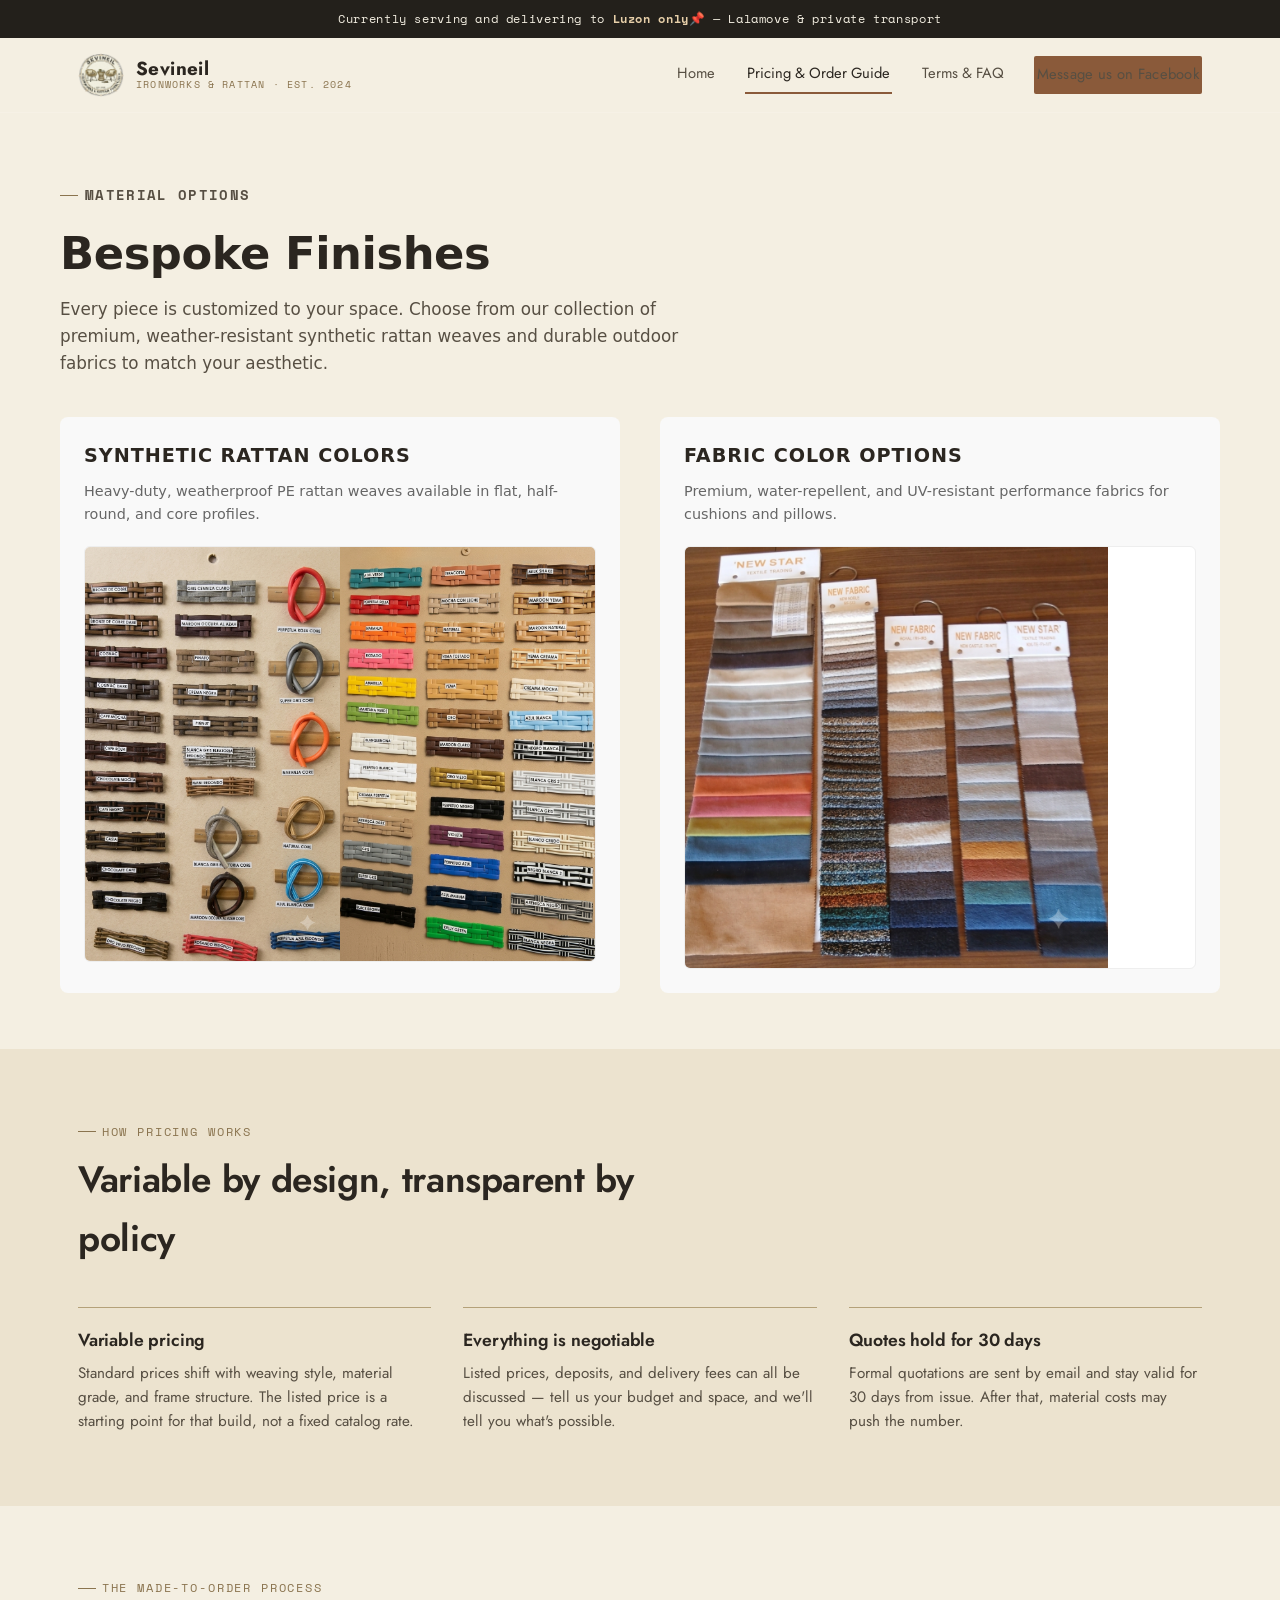
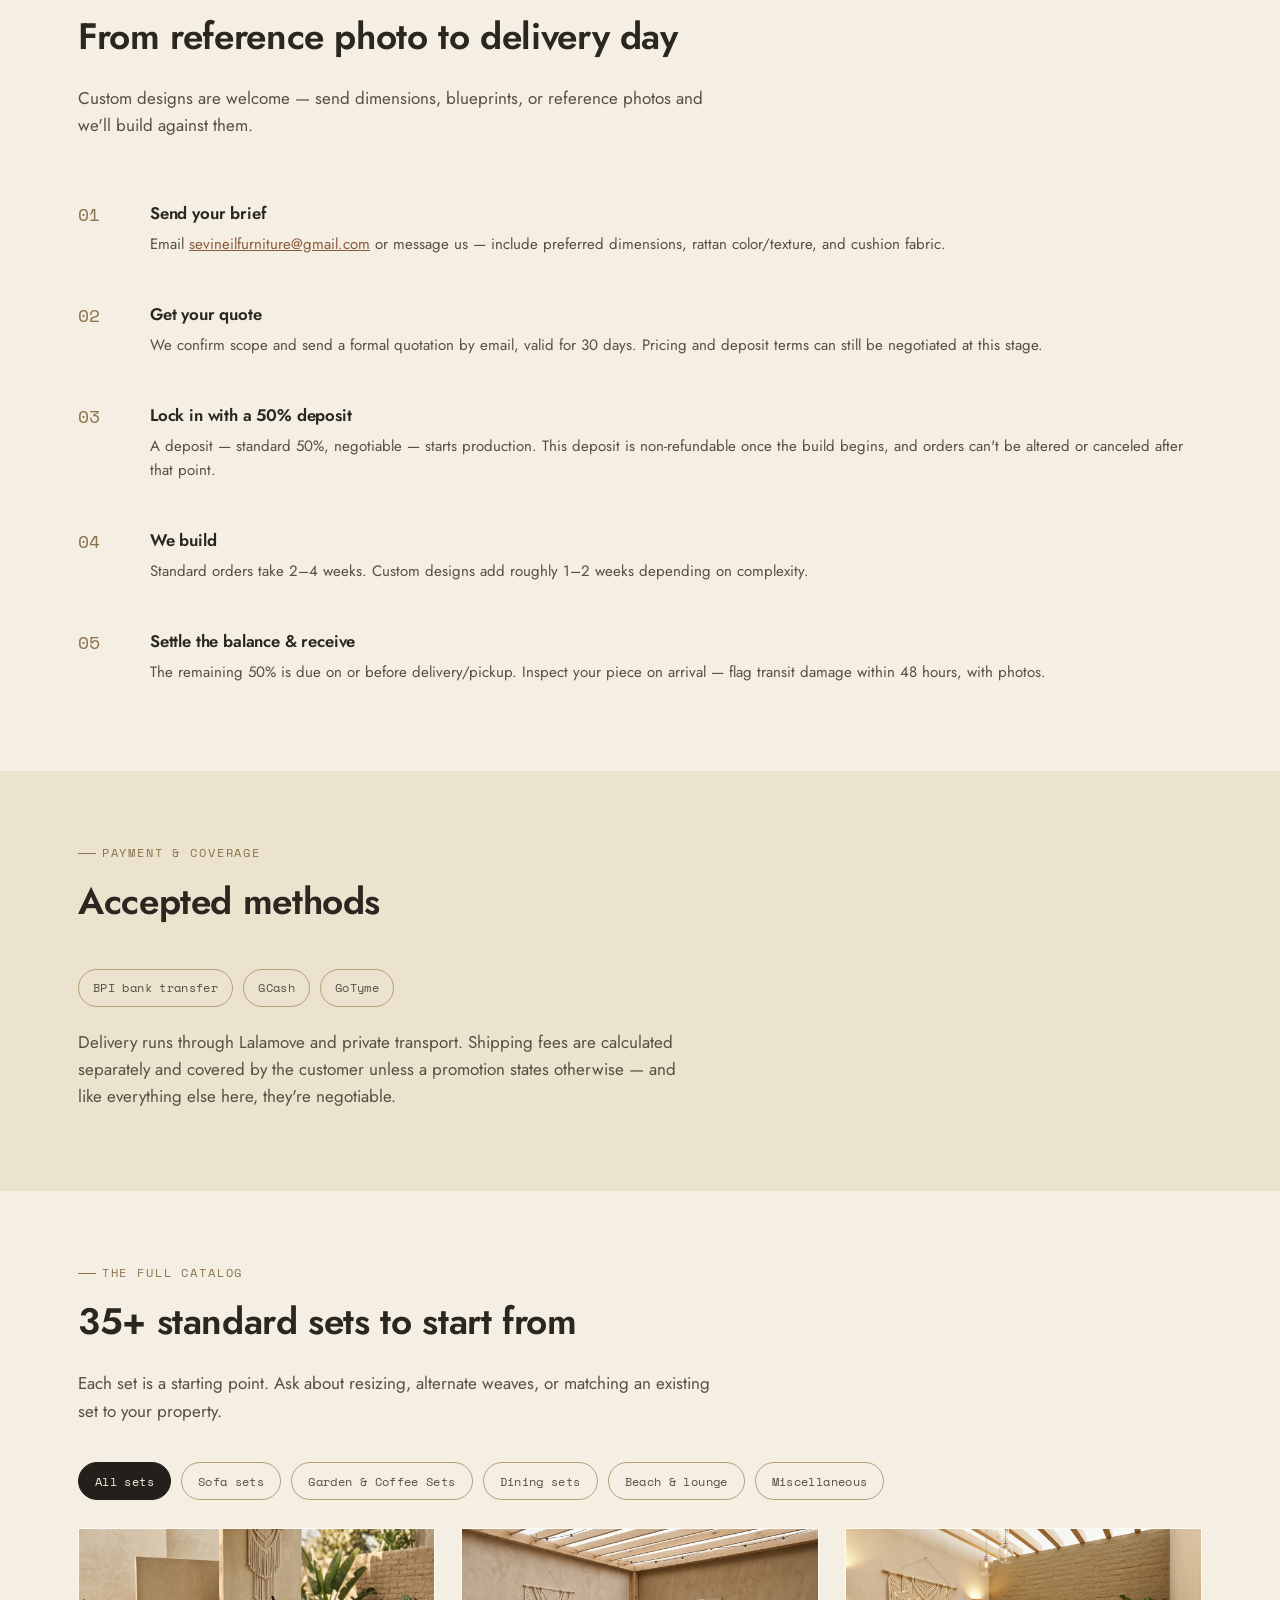
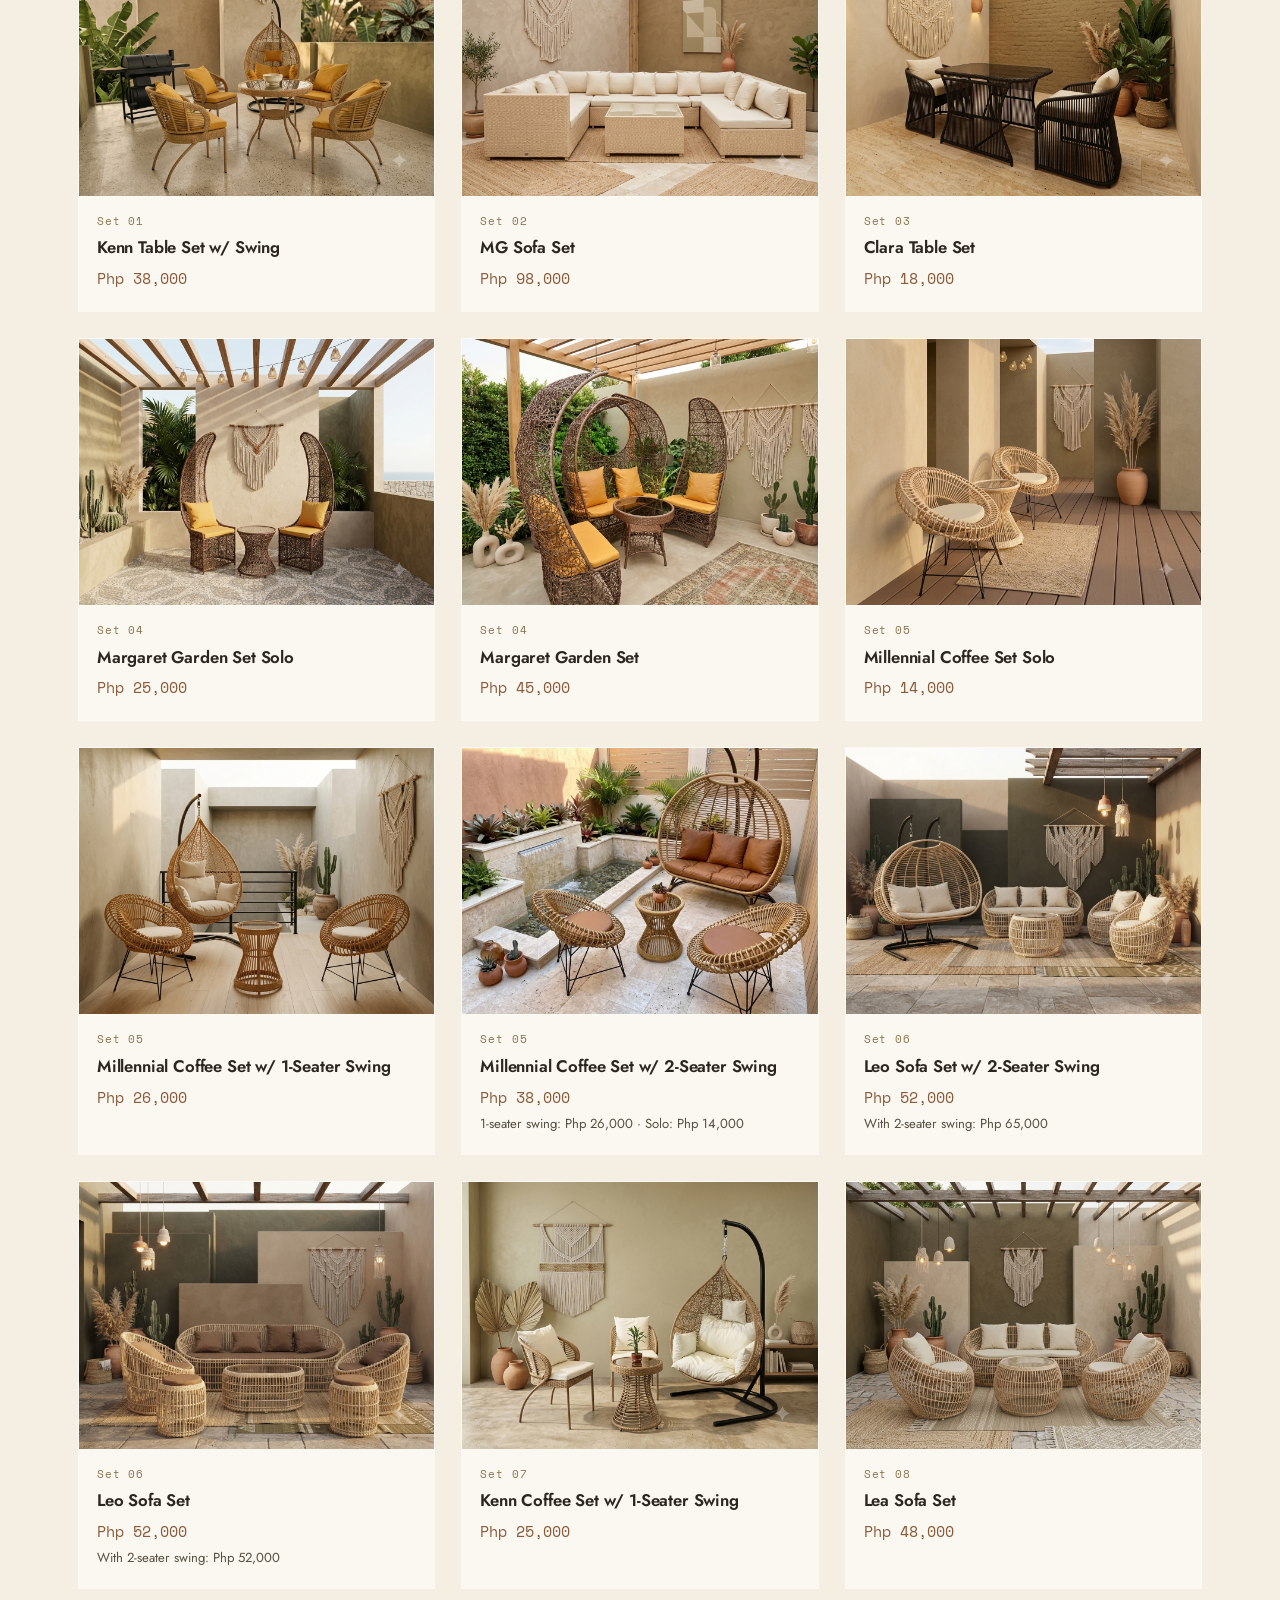
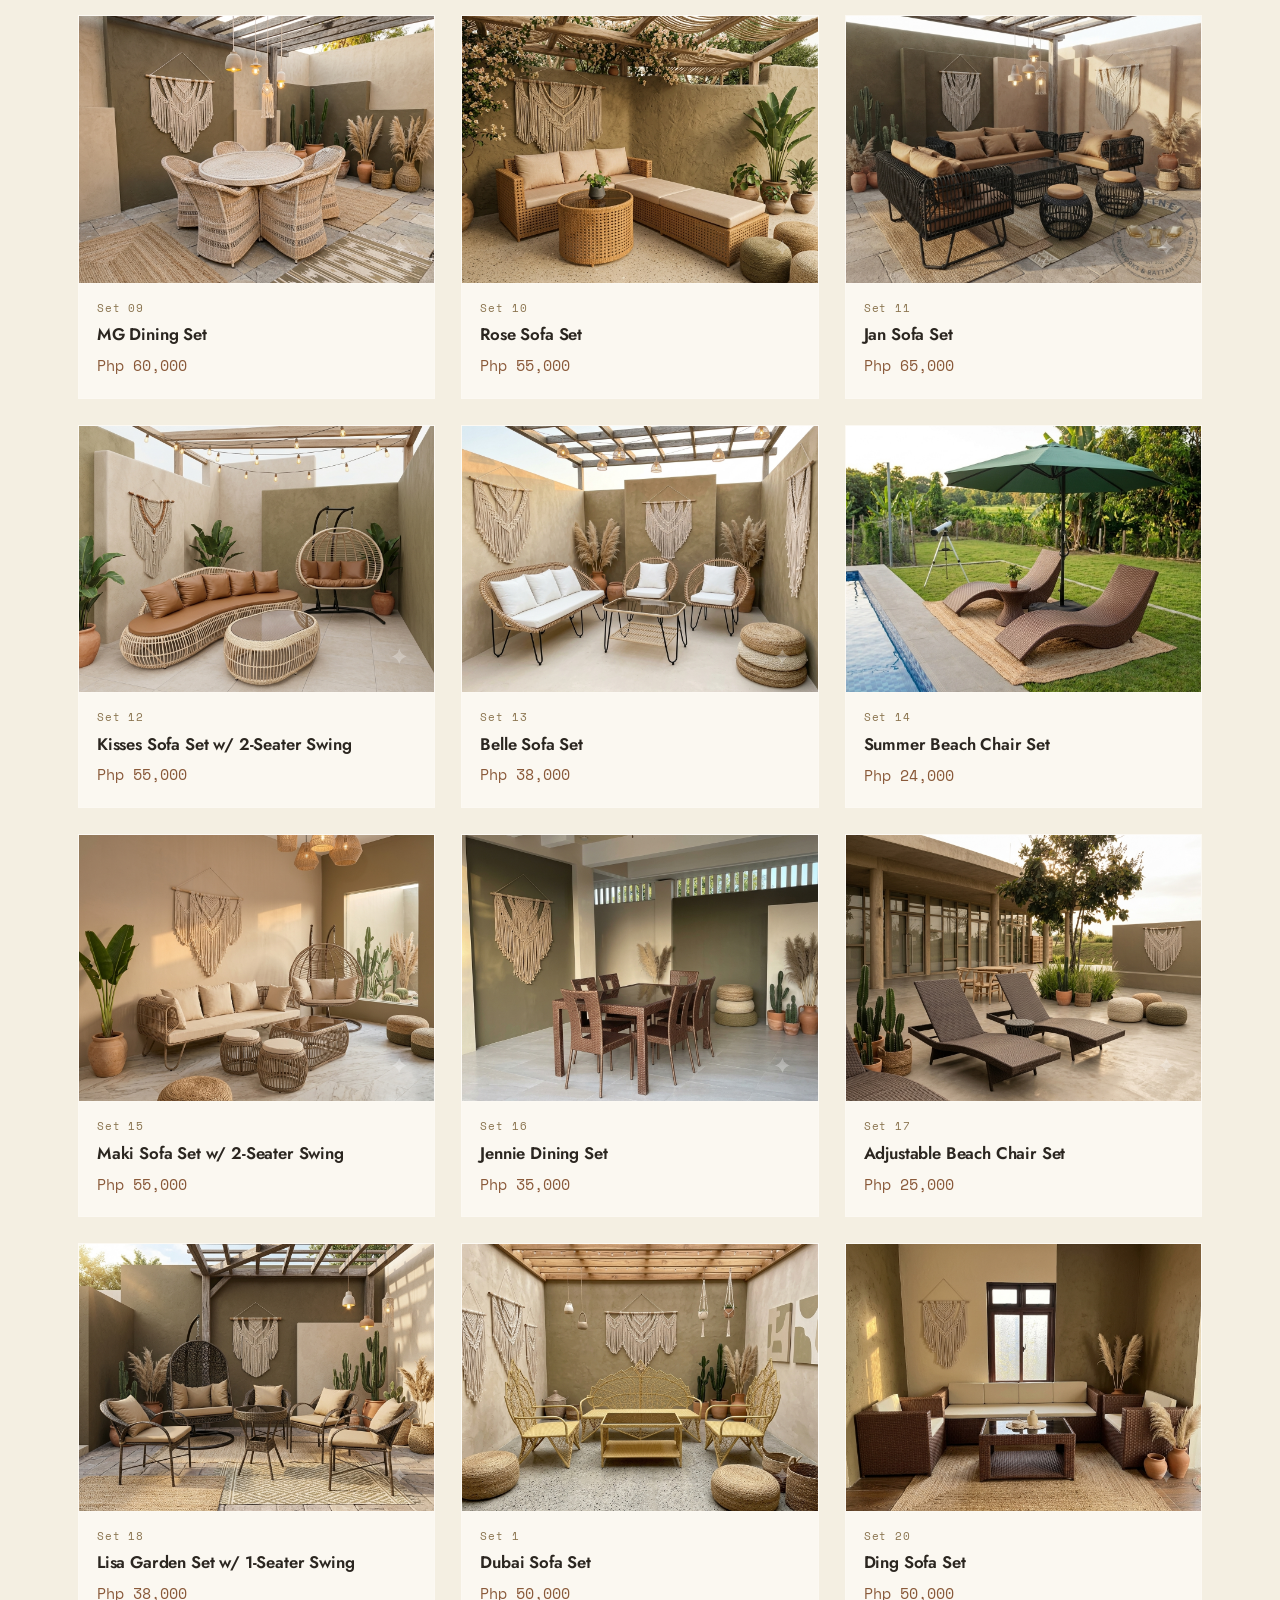
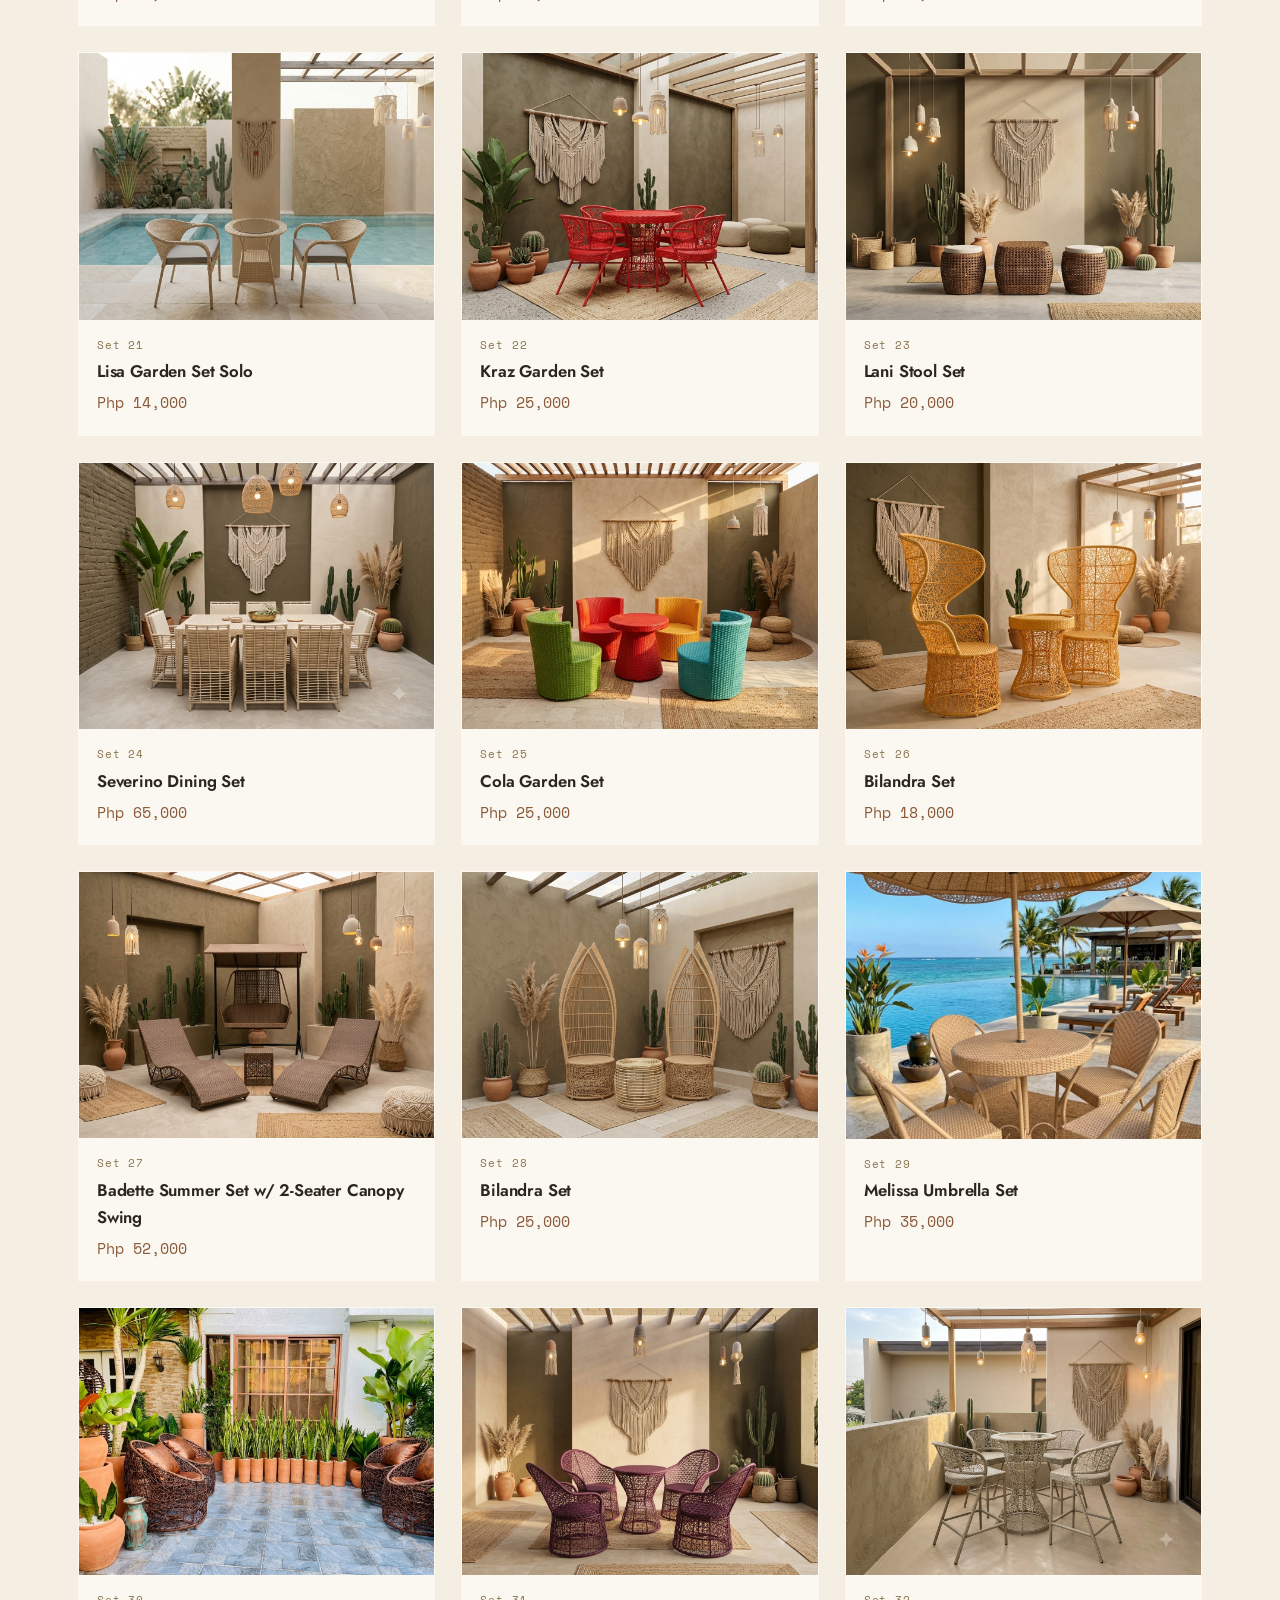
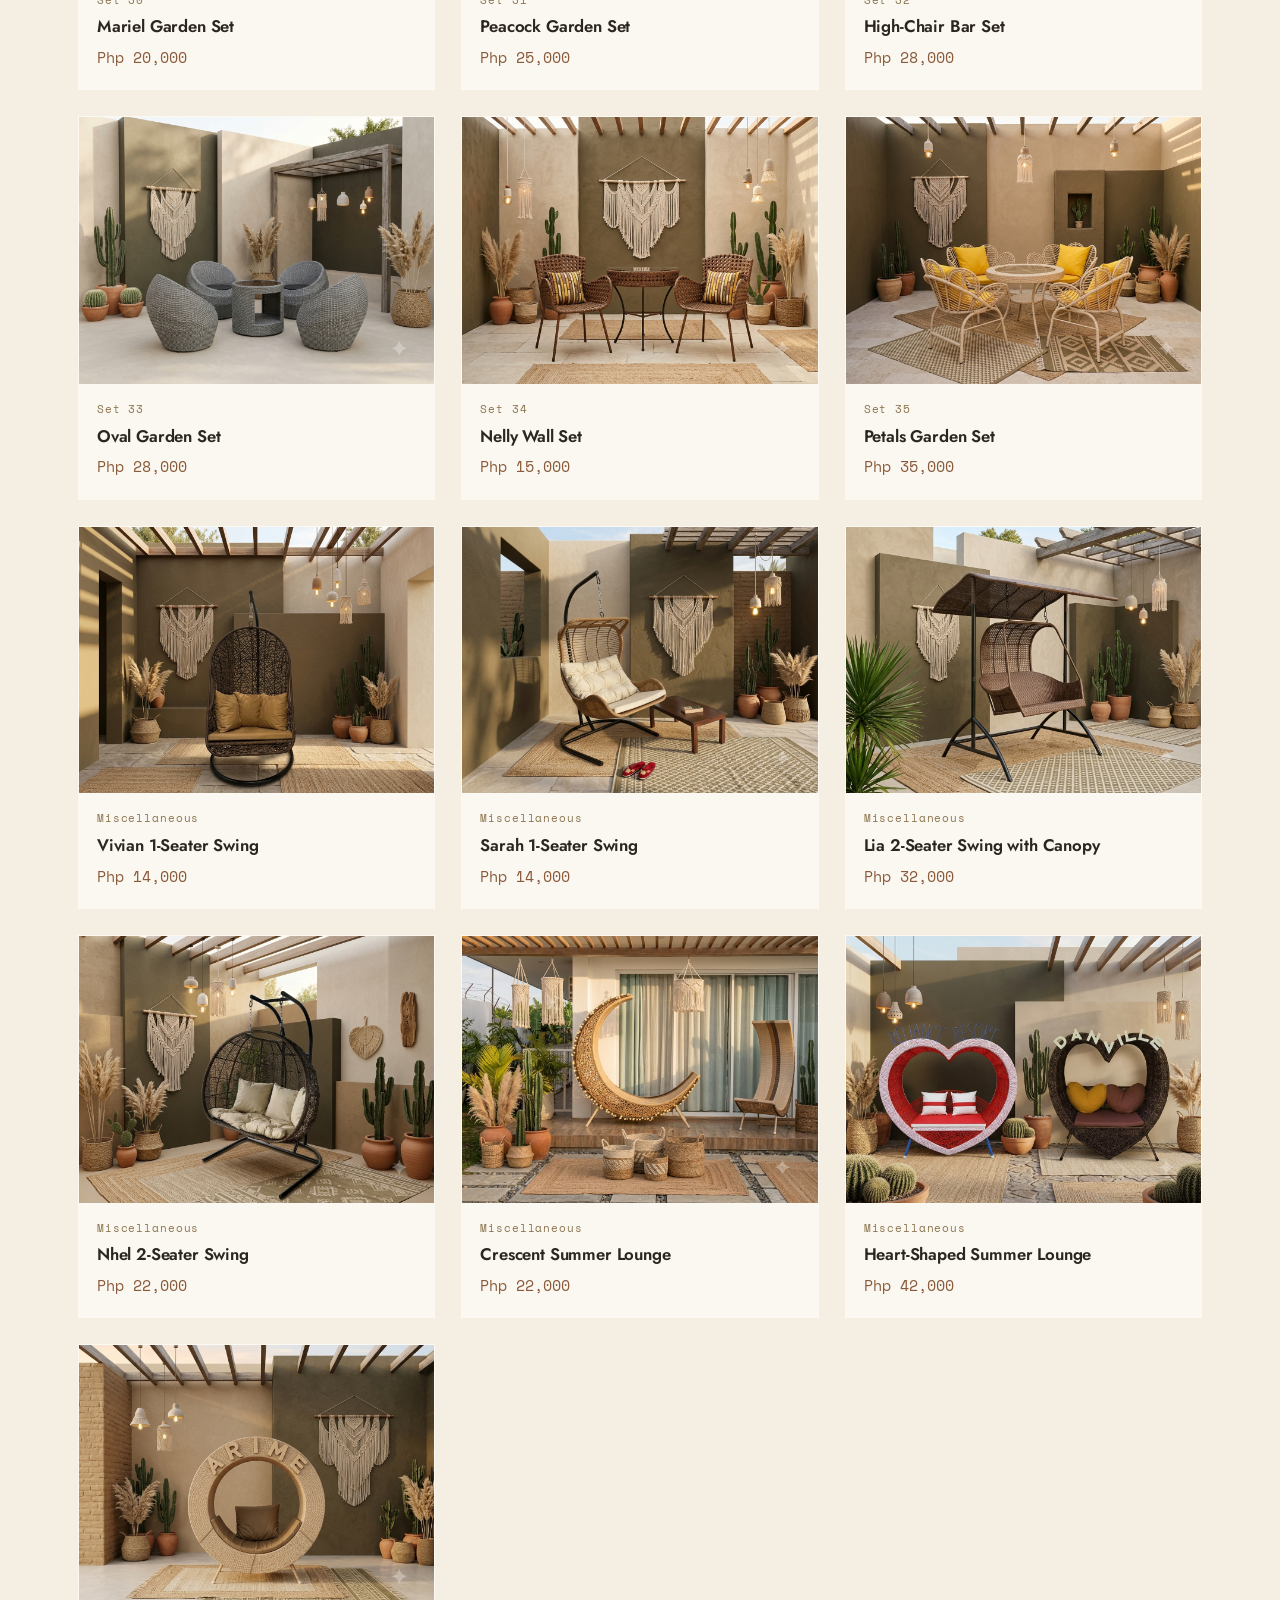
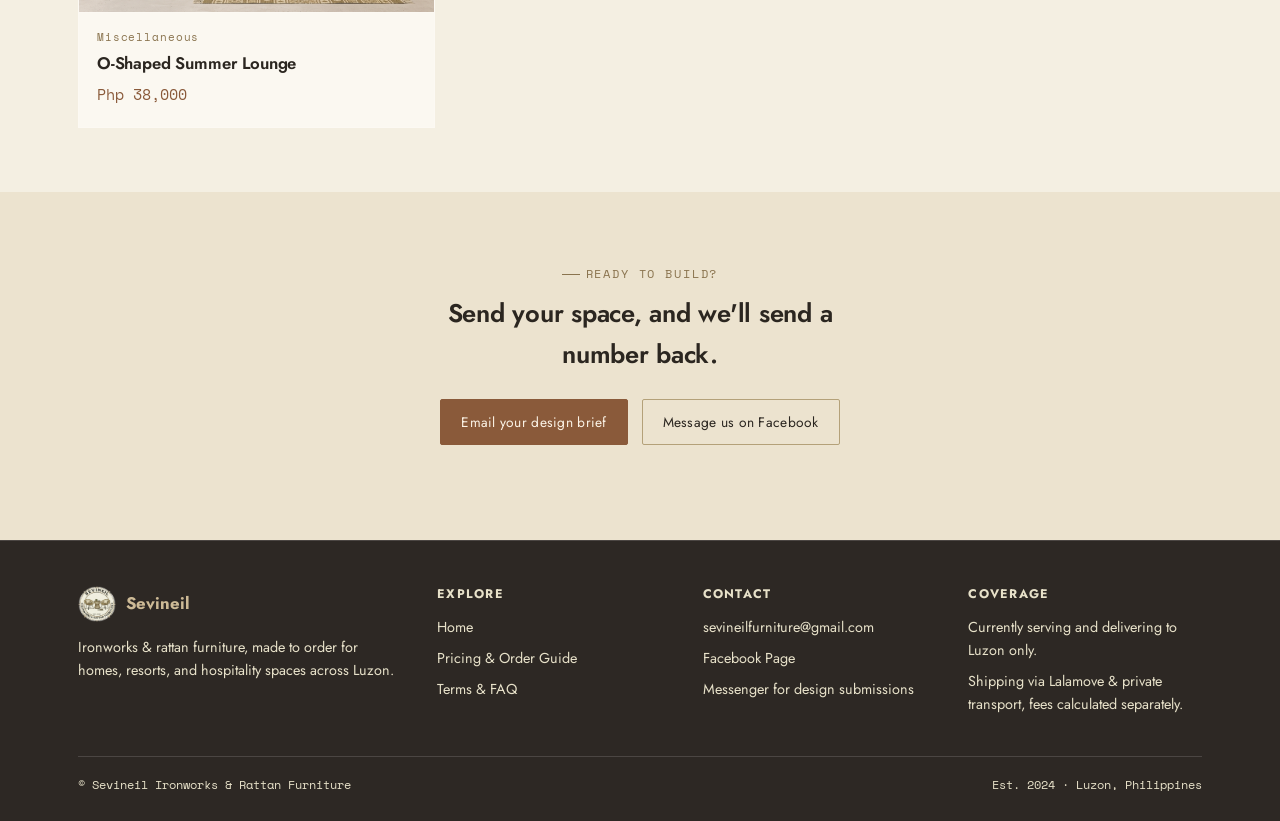
==== Sevineil_Ironworks𓊯_&_Furniture𓊲/pricing.html @ 1f9df258 "Sevineil Ironworks & Rattan Furniture is a Philippines-based custom workshop established in 2024 tha" ====
<!DOCTYPE html>
<html lang="en">
<head>
<meta charset="UTF-8">
<meta name="viewport" content="width=device-width, initial-scale=1.0">
<title>Pricing &amp; Order Guide — Sevineil</title>
<meta name="description" content="How custom pricing works at Sevineil: product tiers, the made-to-order process, payment terms, and the full 19-set catalog.">
<link rel="preconnect" href="https://fonts.googleapis.com">
<link href="https://fonts.googleapis.com/css2?family=Fraunces:ital,opsz,wght@0,9..144,400;0,9..144,600;1,9..144,500&family=Jost:wght@400;500;600&family=Space+Mono:wght@400;700&display=swap" rel="stylesheet">
<link rel="stylesheet" href="styles.css">
<link rel="icon" type="image/png" href="logo.png">
</head>
<body>

<div class="delivery-strip">Currently serving and delivering to <strong>Luzon only📌</strong> — Lalamove &amp; private transport</div>

<header class="site">
  <div class="nav-row">
    <a href="index.html" class="brand">
      <img src="logo.png" alt="Sevineil Ironworks &amp; Rattan Furniture seal logo">
      <span class="brand-text"><strong>Sevineil</strong><span>Ironworks &amp; Rattan · Est. 2024</span></span>
    </a>
    <button class="nav-toggle" aria-label="Toggle menu" aria-expanded="false" id="navToggle"><span></span></button>
    <nav class="primary" id="primaryNav">
      <a href="index.html">Home</a>
      <a href="pricing.html" aria-current="page">Pricing &amp; Order Guide</a>
      <a href="terms.html">Terms &amp; FAQ</a>
      <a href="https://www.facebook.com/profile.php?id=61554791334919" class="btn" target="_blank" rel="noopener">Message us on Facebook</a>
    </nav>
  </div>
</header>

<main>

<section style="padding-bottom:56px; font-family: system-ui, -apple-system, sans-serif;">
  <div class="wrap" style="max-width: 1200px; margin: 0 auto; padding: 0 20px;">
    
    <!-- Header Block -->
    <div style="margin-bottom: 40px;">
      <span class="eyebrow" style="text-transform: uppercase; letter-spacing: 0.1em; font-size: 0.85rem; color: var(--ink-soft, #888); font-weight: 600;">Material Options</span>
      <h1 style="font-size: clamp(2rem, 4vw, 2.8rem); max-width: 20ch; margin: 8px 0 16px 0; line-height: 1.2;">Bespoke Finishes</h1>
      <p class="lede" style="max-width: 62ch; font-size: 1.05rem; color: var(--ink-soft, #555); line-height: 1.6;">
        Every piece is customized to your space. Choose from our collection of premium, weather-resistant synthetic rattan weaves and durable outdoor fabrics to match your aesthetic.
      </p>
    </div>

    <!-- Materials Grid Container -->
    <div style="display: grid; grid-template-columns: repeat(auto-fit, minmax(300px, 1fr)); gap: 40px;">
      
      <!-- Category 1: Synthetic Rattan -->
      <div style="background: #f9f9f9; padding: 24px; border-radius: 8px;">
        <h3 style="font-size: 1.2rem; margin-top: 0; margin-bottom: 8px; text-transform: uppercase; letter-spacing: 0.05em;">Synthetic Rattan Colors</h3>
        <p style="font-size: 0.9rem; color: #666; margin-bottom: 20px;">Heavy-duty, weatherproof PE rattan weaves available in flat, half-round, and core profiles.</p>
        
        <div style="width: 100%; border-radius: 6px; overflow: hidden; border: 1px solid #eee; background: #fff; display: flex;">
    <img src="rattan-swatches1.png" alt="Synthetic Rattan Color Swatches" style="width: 50%; height: auto; display: block; object-fit: cover;" />
    <img src="rattan-swatches2.png" alt="Synthetic Rattan Color Swatches" style="width: 50%; height: auto; display: block; object-fit: cover;" />
  </div>
</div>

      <!-- Category 2: Fabric Options -->
      <div style="background: #f9f9f9; padding: 24px; border-radius: 8px;">
        <h3 style="font-size: 1.2rem; margin-top: 0; margin-bottom: 8px; text-transform: uppercase; letter-spacing: 0.05em;">Fabric Color Options</h3>
        <p style="font-size: 0.9rem; color: #666; margin-bottom: 20px;">Premium, water-repellent, and UV-resistant performance fabrics for cushions and pillows.</p>
        
        <!-- Image Container/Placeholder -->
        <div style="width: 100%; border-radius: 6px; overflow: hidden; border: 1px solid #eee; background: #fff;">
          <!-- Replace 'fabric-swatches.jpg' with your actual image path -->
          <img src="fabric-swatches.png" alt="Fabric Color Options" style="width: 83%; height: auto; display: block; object-fit: cover;" />
        </div>
      </div>

    </div>
    
  </div>
</section>

  <section class="band">
    <div class="wrap">
      <div class="section-head">
        <span class="eyebrow">How pricing works</span>
        <h2>Variable by design, transparent by policy</h2>
      </div>
      <div class="features-grid" style="margin-bottom:8px;">
        <div class="feature">
          <h3>Variable pricing</h3>
          <p>Standard prices shift with weaving style, material grade, and frame structure. The listed price is a starting point for that build, not a fixed catalog rate.</p>
        </div>
        <div class="feature">
          <h3>Everything is negotiable</h3>
          <p>Listed prices, deposits, and delivery fees can all be discussed — tell us your budget and space, and we'll tell you what's possible.</p>
        </div>
        <div class="feature">
          <h3>Quotes hold for 30 days</h3>
          <p>Formal quotations are sent by email and stay valid for 30 days from issue. After that, material costs may push the number.</p>
        </div>
      </div>
    </div>
  </section>

  <section>
    <div class="wrap">
      <div class="section-head">
        <span class="eyebrow">The made-to-order process</span>
        <h2>From reference photo to delivery day</h2>
        <p>Custom designs are welcome — send dimensions, blueprints, or reference photos and we'll build against them.</p>
      </div>
      <ol class="process-list">
        <li>
          <span class="num">01</span>
          <div>
            <h3>Send your brief</h3>
            <p>Email <a href="mailto:sevineilfurniture@gmail.com" style="color:var(--rattan);">sevineilfurniture@gmail.com</a> or message us — include preferred dimensions, rattan color/texture, and cushion fabric.</p>
          </div>
        </li>
        <li>
          <span class="num">02</span>
          <div>
            <h3>Get your quote</h3>
            <p>We confirm scope and send a formal quotation by email, valid for 30 days. Pricing and deposit terms can still be negotiated at this stage.</p>
          </div>
        </li>
        <li>
          <span class="num">03</span>
          <div>
            <h3>Lock in with a 50% deposit</h3>
            <p>A deposit — standard 50%, negotiable — starts production. This deposit is non-refundable once the build begins, and orders can't be altered or canceled after that point.</p>
          </div>
        </li>
        <li>
          <span class="num">04</span>
          <div>
            <h3>We build</h3>
            <p>Standard orders take 2–4 weeks. Custom designs add roughly 1–2 weeks depending on complexity.</p>
          </div>
        </li>
        <li>
          <span class="num">05</span>
          <div>
            <h3>Settle the balance &amp; receive</h3>
            <p>The remaining 50% is due on or before delivery/pickup. Inspect your piece on arrival — flag transit damage within 48 hours, with photos.</p>
          </div>
        </li>
      </ol>
    </div>
  </section>

  <section class="band">
    <div class="wrap">
      <div class="section-head">
        <span class="eyebrow">Payment &amp; coverage</span>
        <h2>Accepted methods</h2>
      </div>
      <div class="chip-row">
        <span class="chip">BPI bank transfer</span>
        <span class="chip">GCash</span>
        <span class="chip">GoTyme</span>
      </div>
      <p style="margin-top:22px; color:var(--ink-soft); max-width:60ch;">Delivery runs through Lalamove and private transport. Shipping fees are calculated separately and covered by the customer unless a promotion states otherwise — and like everything else here, they're negotiable.</p>
    </div>
  </section>

  <section id="catalog">
    <div class="wrap">
      <div class="section-head">
        <span class="eyebrow">The full catalog</span>
        <h2>35+ standard sets to start from</h2>
        <p>Each set is a starting point. Ask about resizing, alternate weaves, or matching an existing set to your property.</p>
      </div>

      <div class="filter-row" id="filterRow">
        <button class="filter-btn active" data-cat="all">All sets</button>
        <button class="filter-btn" data-cat="sofa">Sofa sets</button>
        <button class="filter-btn" data-cat="table">Garden &amp; Coffee Sets</button>
        <button class="filter-btn" data-cat="dining">Dining sets</button>
        <button class="filter-btn" data-cat="beach">Beach &amp; lounge</button>
        <button class="filter-btn" data-cat="miscellaneous">Miscellaneous</button>
      </div>

      <div class="grid-cards" id="catalogGrid">

        <div class="piece-card" data-cat="dining">
          <div class="thumb"><img src="Set 1_ KENN TABLE SET w SWING.png" alt="Kenn Table Set with swing, four rattan chairs with mustard cushions around a round table plus a hanging egg swing"></div>
          <div class="info"><div class="set-no">Set 01</div><h3>Kenn Table Set w/ Swing</h3><div class="price">Php 38,000</div></div>
        </div>

        <div class="piece-card" data-cat="sofa">
          <div class="thumb"><img src="Set 2_ MG SOFA SET.png" alt="MG Sofa Set, cream U-shaped rattan sectional sofa with matching coffee table"></div>
          <div class="info"><div class="set-no">Set 02</div><h3>MG Sofa Set</h3><div class="price">Php 98,000</div></div>
        </div>

        <div class="piece-card" data-cat="dining">
          <div class="thumb"><img src="Set 3_ CLARA TABLE SET.png" alt="Clara Table Set, black woven rattan dining table with two chairs, dark tabletop"></div>
          <div class="info"><div class="set-no">Set 03</div><h3>Clara Table Set</h3><div class="price">Php 18,000</div></div>
        </div>

        <div class="piece-card" data-cat="table">
          <div class="thumb"><img src="Set 4_ MARGARET GARDEN SET SOLO.png" alt="Clara Table Set, black woven rattan dining table with two chairs, dark tabletop"></div>
          <div class="info"><div class="set-no">Set 04</div><h3>Margaret Garden Set Solo</h3><div class="price">Php 25,000</div></div>
        </div>

        <div class="piece-card" data-cat="table">
          <div class="thumb"><img src="Set 4_ MARGARET GARDEN SET.png" alt="Clara Table Set, black woven rattan dining table with two chairs, dark tabletop"></div>
          <div class="info"><div class="set-no">Set 04</div><h3>Margaret Garden Set</h3><div class="price">Php 45,000</div></div>
        </div>


        <div class="piece-card" data-cat="table">
          <div class="thumb"><img src="Set 5_ MILLENNIAL COFFEE SET SOLO.png" alt="Millennial Coffee Set with a hanging egg swing, round chairs, and side table"></div>
          <div class="info"><div class="set-no">Set 05</div><h3>Millennial Coffee Set Solo</h3><div class="price">Php 14,000</div></div>
        </div>

        <div class="piece-card" data-cat="table">
          <div class="thumb"><img src="Set 5_ MILLENNIAL COFFEE SET w 1-SEATER SWING.png" alt="Millennial Coffee Set with a hanging egg swing, round chairs, and side table"></div>
          <div class="info"><div class="set-no">Set 05</div><h3>Millennial Coffee Set w/ 1-Seater Swing</h3><div class="price">Php 26,000</div></div>
        </div>

        <div class="piece-card" data-cat="table">
          <div class="thumb"><img src="Set 5_ MILLENNIAL COFFEE SET w 2-SEATER SWING.png" alt="Millennial Coffee Set with a hanging egg swing, round chairs, and side table"></div>
          <div class="info"><div class="set-no">Set 05</div><h3>Millennial Coffee Set w/ 2-Seater Swing</h3><div class="price">Php 38,000</div><div class="note">1-seater swing: Php 26,000 · Solo: Php 14,000</div></div>
        </div>

        <div class="piece-card" data-cat="sofa">
          <div class="thumb"><img src="Set 6_ LEO SOFA SET w 2-SEATER SWING.png" alt="Leo Sofa Set, rounded woven rattan sofa, two armchairs, ottomans and coffee table with brown cushions"></div>
          <div class="info"><div class="set-no">Set 06</div><h3>Leo Sofa Set w/ 2-Seater Swing</h3><div class="price">Php 52,000</div><div class="note">With 2-seater swing: Php 65,000</div></div>
        </div>

        <div class="piece-card" data-cat="sofa">
          <div class="thumb"><img src="Set 6_ LEO SOFA SET_ Php 52,000.png" alt="Leo Sofa Set, rounded woven rattan sofa, two armchairs, ottomans and coffee table with brown cushions"></div>
          <div class="info"><div class="set-no">Set 06</div><h3>Leo Sofa Set</h3><div class="price">Php 52,000</div><div class="note">With 2-seater swing: Php 52,000</div></div>
        </div>

        <div class="piece-card" data-cat="table">
          <div class="thumb"><img src="Set 7_ KENN COFFEE SET w 1-SEATER SWING.png" alt="Kenn Coffee Set with 1-seater hanging swing and a rattan armchair with cream cushions"></div>
          <div class="info"><div class="set-no">Set 07</div><h3>Kenn Coffee Set w/ 1-Seater Swing</h3><div class="price">Php 25,000</div></div>
        </div>

        <div class="piece-card" data-cat="sofa">
          <div class="thumb"><img src="Set 8_ LEA SOFA SET.png" alt="Lea Sofa Set, rounded cocoon-style rattan sofa and armchairs with cream cushions"></div>
          <div class="info"><div class="set-no">Set 08</div><h3>Lea Sofa Set</h3><div class="price">Php 48,000</div></div>
        </div>

        <div class="piece-card" data-cat="dining">
          <div class="thumb"><img src="Set 9_ MG DINING SET.png" alt="MG Dining Set, round table with four woven rattan dining chairs"></div>
          <div class="info"><div class="set-no">Set 09</div><h3>MG Dining Set</h3><div class="price">Php 60,000</div></div>
        </div>

        <div class="piece-card" data-cat="sofa">
          <div class="thumb"><img src="Set 10_ ROSE SOFA SET.png" alt="Rose Sofa Set, tan woven sofa with chaise and round coffee table on a covered patio"></div>
          <div class="info"><div class="set-no">Set 10</div><h3>Rose Sofa Set</h3><div class="price">Php 55,000</div></div>
        </div>

        <div class="piece-card" data-cat="sofa">
          <div class="thumb"><img src="Set 11_ JAN SOFA SET.png" alt="Jan Sofa Set, black woven sofas and armchairs with tan cushions and glass-top coffee table"></div>
          <div class="info"><div class="set-no">Set 11</div><h3>Jan Sofa Set</h3><div class="price">Php 65,000</div></div>
        </div>

        <div class="piece-card" data-cat="sofa">
          <div class="thumb"><img src="Set 12_ KISSES SOFA SET w 2-SEATER SWING.png" alt="Kisses Sofa Set with 2-seater swing, curved tan rattan sofa and hanging swing chair"></div>
          <div class="info"><div class="set-no">Set 12</div><h3>Kisses Sofa Set w/ 2-Seater Swing</h3><div class="price">Php 55,000</div></div>
        </div>

        <div class="piece-card" data-cat="sofa">
          <div class="thumb"><img src="Set 13_ BELLE SOFA SET.png" alt="Belle Sofa Set, tan rattan three-seater sofa with two armchairs and glass coffee table"></div>
          <div class="info"><div class="set-no">Set 13</div><h3>Belle Sofa Set</h3><div class="price">Php 38,000</div></div>
        </div>

        <div class="piece-card" data-cat="beach">
          <div class="thumb"><img src="Set 14_ SUMMER BEACH CHAIR SETSet 14_ SUMMER BEACH CHAIR SET.png" alt="Summer Beach Chair Set, two rattan poolside loungers with a round table and umbrella"></div>
          <div class="info"><div class="set-no">Set 14</div><h3>Summer Beach Chair Set</h3><div class="price">Php 24,000</div></div>
        </div>

        <div class="piece-card" data-cat="sofa">
          <div class="thumb"><img src="Set 15_ MAKI SOFA SET w 2-SEATER SWING_.png" alt="Maki Sofa Set with 2-seater swing, long bench sofa, hanging swing, and two stools"></div>
          <div class="info"><div class="set-no">Set 15</div><h3>Maki Sofa Set w/ 2-Seater Swing</h3><div class="price">Php 55,000</div></div>
        </div>

        <div class="piece-card" data-cat="dining">
          <div class="thumb"><img src="Set 16_ JENNIE DINING SET.png" alt="Jennie Dining Set, long rattan dining table with eight woven chairs"></div>
          <div class="info"><div class="set-no">Set 16</div><h3>Jennie Dining Set</h3><div class="price">Php 35,000</div></div>
        </div>

        <div class="piece-card" data-cat="beach">
          <div class="thumb"><img src="Set 17_ ADJUSTABLE BEACH.png" alt="Adjustable Beach Chair Set, three reclining rattan loungers with a side table"></div>
          <div class="info"><div class="set-no">Set 17</div><h3>Adjustable Beach Chair Set</h3><div class="price">Php 25,000</div></div>
        </div>

        <div class="piece-card" data-cat="sofa">
          <div class="thumb"><img src="Set 18_ LISA GARDEN SET w 1-SEATER SWING.png" alt="Lisa Garden Set w/ 1-Seater Swing, gold ironwork sofa and armchairs with a leaf-motif frame and marble-look table"></div>
          <div class="info"><div class="set-no">Set 18</div><h3>Lisa Garden Set w/ 1-Seater Swing</h3><div class="price">Php 38,000</div></div>
        </div>

        <div class="piece-card" data-cat="sofa">
          <div class="thumb"><img src="Set 19_ DUBAI SOFA SET.png" alt="Dubai Sofa Set, gold ironwork sofa and armchairs with a leaf-motif frame and marble-look table"></div>
          <div class="info"><div class="set-no">Set 1</div><h3>Dubai Sofa Set</h3><div class="price">Php 50,000</div></div>
        </div>
        
        <div class="piece-card" data-cat="sofa">
          <div class="thumb"><img src="Set 20_ DING SOFA SET.png" alt="Kenn Table Set with swing, four rattan chairs with mustard cushions around a round table plus a hanging egg swing"></div>
          <div class="info"><div class="set-no">Set 20</div><h3>Ding Sofa Set</h3><div class="price">Php 50,000</div></div>
        </div>

        <div class="piece-card" data-cat="table">
          <div class="thumb"><img src="Set 21_ LISA GARDEN SET SOLO.png" alt="Kenn Table Set with swing, four rattan chairs with mustard cushions around a round table plus a hanging egg swing"></div>
          <div class="info"><div class="set-no">Set 21</div><h3>Lisa Garden Set Solo</h3><div class="price">Php 14,000</div></div>
        </div>

        <div class="piece-card" data-cat="table">
          <div class="thumb"><img src="Set 22_ KRAZ GARDEN SET.png" alt="Kenn Table Set with swing, four rattan chairs with mustard cushions around a round table plus a hanging egg swing"></div>
          <div class="info"><div class="set-no">Set 22</div><h3>Kraz Garden Set</h3><div class="price">Php 25,000</div></div>
        </div>

        <div class="piece-card" data-cat="table">
          <div class="thumb"><img src="SET 23_ LANI STOOL SET.png" alt="Kenn Table Set with swing, four rattan chairs with mustard cushions around a round table plus a hanging egg swing"></div>
          <div class="info"><div class="set-no">Set 23</div><h3>Lani Stool Set</h3><div class="price">Php 20,000</div></div>
        </div>

        <div class="piece-card" data-cat="dining">
          <div class="thumb"><img src="Set 24_ SEVERINO DINING SET.png" alt="Severino Dining Set, gold ironwork dining table and chairs with a leaf-motif frame"></div>
          <div class="info"><div class="set-no">Set 24</div><h3>Severino Dining Set</h3><div class="price">Php 65,000</div></div>
        </div>

        <div class="piece-card" data-cat="table">
          <div class="thumb"><img src="Set 25_ COLA GARDEN SET.png" alt="Cola Garden Set, gold ironwork garden set with a leaf-motif frame"></div>
          <div class="info"><div class="set-no">Set 25</div><h3>Cola Garden Set</h3><div class="price">Php 25,000</div></div>
        </div>

        <div class="piece-card" data-cat="table">
          <div class="thumb"><img src="Set 26_ BILANDRA SET.png" alt="Bilandra Set, gold ironwork table and chairs with a leaf-motif frame"></div>
          <div class="info"><div class="set-no">Set 26</div><h3>Bilandra Set</h3><div class="price">Php 18,000</div></div>
        </div>

        <div class="piece-card" data-cat="beach">
          <div class="thumb"><img src="Set 27_ BADETTE SUMMER SET w 2-SEATER CANOPY SWING.png" alt="Badette Summer Set w/ 2-Seater Canopy Swing, gold ironwork seating with a leaf-motif frame"></div>
          <div class="info"><div class="set-no">Set 27</div><h3>Badette Summer Set w/ 2-Seater Canopy Swing</h3><div class="price">Php 52,000</div></div>
        </div>

        <div class="piece-card" data-cat="table">
          <div class="thumb"><img src="Set 28_ DUBAI-BILANDRA SET.png" alt="Bilandra Set, gold ironwork table and chairs with a leaf-motif frame"></div>
          <div class="info"><div class="set-no">Set 28</div><h3>Bilandra Set</h3><div class="price">Php 25,000</div></div>
        </div>

        <div class="piece-card" data-cat="beach">
          <div class="thumb"><img src="Set 29_ MELISSA UMBRELLA SET.png" alt="Melissa Umbrella Set, gold ironwork seating with a leaf-motif frame"></div>
          <div class="info"><div class="set-no">Set 29</div><h3>Melissa Umbrella Set</h3><div class="price">Php 35,000</div></div>
        </div>

        <div class="piece-card" data-cat="table">
          <div class="thumb"><img src="Set 30_ MARIEL GARDEN SET.png" alt="Mariel Garden Set, gold ironwork garden set with a leaf-motif frame"></div>
          <div class="info"><div class="set-no">Set 30</div><h3>Mariel Garden Set</h3><div class="price">Php 20,000</div></div>
        </div>

        <div class="piece-card" data-cat="table">
          <div class="thumb"><img src="Set 31_ PEACOCK GARDEN SET.png" alt="Peacock Garden Set, gold ironwork garden set with a leaf-motif frame"></div>
          <div class="info"><div class="set-no">Set 31</div><h3>Peacock Garden Set</h3><div class="price">Php 25,000</div></div>
        </div>

        <div class="piece-card" data-cat="dining">
          <div class="thumb"><img src="Set 32_ HIGH-CHAIR BAR SET.png" alt="High-Chair Bar Set, gold ironwork dining set with a leaf-motif frame"></div>
          <div class="info"><div class="set-no">Set 32</div><h3>High-Chair Bar Set</h3><div class="price">Php 28,000</div></div>
        </div>

        <div class="piece-card" data-cat="table">
          <div class="thumb"><img src="Set 33_ OVAL GARDEN SET.png" alt="Oval Garden Set, gold ironwork garden set with a leaf-motif frame"></div>
          <div class="info"><div class="set-no">Set 33</div><h3>Oval Garden Set</h3><div class="price">Php 28,000</div></div>
        </div>

        <div class="piece-card" data-cat="table">
          <div class="thumb"><img src="Set 34_ NELLY WALL SET.png" alt="Nelly Wall Set, gold ironwork wall set with a leaf-motif frame"></div>
          <div class="info"><div class="set-no">Set 34</div><h3>Nelly Wall Set</h3><div class="price">Php 15,000</div></div>
        </div>

        <div class="piece-card" data-cat="table">
          <div class="thumb"><img src="Set 35_ PETALS GARDEN SET.png" alt="Petals Garden Set, gold ironwork garden set with a leaf-motif frame"></div>
          <div class="info"><div class="set-no">Set 35</div><h3>Petals Garden Set</h3><div class="price">Php 35,000</div></div>
        </div>

        <div class="piece-card" data-cat="miscellaneous">
          <div class="thumb"><img src="Miscellaneous_ VIVIAN 1-SEATER SWING.png" alt="Vivian 1-Seater Swing, gold ironwork swing with a leaf-motif frame"></div>
          <div class="info"><div class="set-no">Miscellaneous</div><h3>Vivian 1-Seater Swing</h3><div class="price">Php 14,000</div></div>
        </div>

        <div class="piece-card" data-cat="miscellaneous">
          <div class="thumb"><img src="Miscellaneous_ SARAH 1-SEATER SWING.png" alt="Sarah 1-Seater Swing, gold ironwork swing with a leaf-motif frame"></div>
          <div class="info"><div class="set-no">Miscellaneous</div><h3>Sarah 1-Seater Swing</h3><div class="price">Php 14,000</div></div>
        </div>

        <div class="piece-card" data-cat="miscellaneous">
          <div class="thumb"><img src="Miscellaneous_ LIA 2-SEATER SWING w CANOPY.png" alt="Lia 2-Seater Swing with Canopy, gold ironwork swing with a leaf-motif frame"></div>
          <div class="info"><div class="set-no">Miscellaneous</div><h3>Lia 2-Seater Swing with Canopy</h3><div class="price">Php 32,000</div></div>
        </div>

        <div class="piece-card" data-cat="miscellaneous">
          <div class="thumb"><img src="Miscellaneous_ NHEL 2-SEATER _.png" alt="Nhel 2-Seater Swing, gold ironwork swing with a leaf-motif frame"></div>
          <div class="info"><div class="set-no">Miscellaneous</div><h3>Nhel 2-Seater Swing</h3><div class="price">Php 22,000</div></div>
        </div>

        <div class="piece-card" data-cat="miscellaneous">
          <div class="thumb"><img src="Miscellaneous_ CRESCENT SUMMER LOUNGE.png" alt="Crescent Summer Lounge, gold ironwork lounge with a leaf-motif frame"></div>
          <div class="info"><div class="set-no">Miscellaneous</div><h3>Crescent Summer Lounge</h3><div class="price">Php 22,000</div></div>
        </div>

        <div class="piece-card" data-cat="miscellaneous">
          <div class="thumb"><img src="Miscellaneous_ HEART-SHAPED SUMMER LOUNGE.png" alt="Heart-Shaped Summer Lounge, gold ironwork lounge with a leaf-motif frame"></div>
          <div class="info"><div class="set-no">Miscellaneous</div><h3>Heart-Shaped Summer Lounge</h3><div class="price">Php 42,000</div></div>
        </div>

        <div class="piece-card" data-cat="miscellaneous">
          <div class="thumb"><img src="Miscellaneous_ O-SHAPED SUMMER LOUNGE.png" alt="O-Shaped Summer Lounge, gold ironwork lounge with a leaf-motif frame"></div>
          <div class="info"><div class="set-no">Miscellaneous</div><h3>O-Shaped Summer Lounge</h3><div class="price">Php 38,000</div></div>
        </div>

      </div>
    </div>
  </section>

  <section class="band">
    <div class="wrap" style="text-align:center;">
      <span class="eyebrow" style="justify-content:center;">Ready to build?</span>
      <h2 style="max-width:26ch; margin-left:auto; margin-right:auto;">Send your space, and we'll send a number back.</h2>
      <div class="hero-ctas" style="justify-content:center; margin-top:1.4em;">
        <a href="mailto:sevineilfurniture@gmail.com" class="btn">Email your design brief</a>
        <a href="https://www.facebook.com/profile.php?id=61554791334919" class="btn ghost" target="_blank" rel="noopener">Message us on Facebook</a>
      </div>
    </div>
  </section>

</main>

<footer class="site">
  <div class="wrap">
    <div class="footer-grid">
      <div class="footer-col">
        <div class="footer-brand">
          <img src="logo.png" alt="">
          <strong>Sevineil</strong>
        </div>
        <p>Ironworks &amp; rattan furniture, made to order for homes, resorts, and hospitality spaces across Luzon.</p>
      </div>
      <div class="footer-col">
        <h4>Explore</h4>
        <a href="index.html">Home</a>
        <a href="pricing.html">Pricing &amp; Order Guide</a>
        <a href="terms.html">Terms &amp; FAQ</a>
      </div>
      <div class="footer-col">
        <h4>Contact</h4>
        <a href="mailto:sevineilfurniture@gmail.com">sevineilfurniture@gmail.com</a>
        <a href="https://www.facebook.com/profile.php?id=61554791334919" target="_blank" rel="noopener">Facebook Page</a>
        <p>Messenger for design submissions</p>
      </div>
      <div class="footer-col">
        <h4>Coverage</h4>
        <p>Currently serving and delivering to Luzon only.</p>
        <p>Shipping via Lalamove &amp; private transport, fees calculated separately.</p>
      </div>
    </div>
    <div class="footer-bottom">
      <span>© Sevineil Ironworks &amp; Rattan Furniture</span>
      <span>Est. 2024 · Luzon, Philippines</span>
    </div>
  </div>
</footer>

<script src="script.js"></script>
</body>
</html>
---- Sevineil_Ironworks𓊯_&_Furniture𓊲/styles.css ----
/* ============================================================
   SEVINEIL — Ironworks & Rattan Furniture
   Design tokens
   ============================================================ */
:root{
  --ink:        #2b2620;   /* charcoal-brown, primary text */
  --ink-soft:   #574f43;   /* secondary text */
  --paper:      #f4efe2;   /* warm beige backdrop (not cream-grey) */
  --paper-dim:  #ece3cf;   /* slightly deeper beige for section bands */
  --card:       #fbf8f1;   /* card surface, lighter than paper */
  --khaki:      #b4a179;   /* mid khaki — rules, borders */
  --khaki-deep: #8a744f;   /* deep khaki — links, small accents */
  --rattan:     #8a5a3a;   /* dusty rattan-brown accent (CTAs) */
  --rattan-dark:#6e4429;   /* hover state for accent */
  --iron:       #23201b;   /* near-black, ironworks frame color */
  --line:       rgba(253, 253, 253, 0.14);
  --footer_text: #E7E1C9;

  --serif: "Fraunces", ui-serif, Georgia, serif color #E7E1C9; 
  --sans:  "Jost", "Work Sans", ui-sans-serif, system-ui, sans-serif;
  --mono:  "Space Mono", ui-monospace, monospace;

  --container: 1180px;
}

*{ 
  box-sizing:border-box; }

html{ 
  scroll-behavior:smooth; }

body{
  margin:0;
  background:var(--paper);
  color:var(--ink);
  font-family:var(--sans);
  font-size:17px;
  line-height:1.6;
  -webkit-font-smoothing:antialiased;
}
img{ 
  display:block; }

img.product-image {
  width: 100%;             /* Fills the width of the parent */
  aspect-ratio: 1 / 1;     /* Force a square shape (or 16/9, etc.) */
  object-fit: contain;     /* Now it has a box to "contain" within */
  display: block;          /* Removes default bottom margin issues */
}

a{ 
  color:inherit; }

h1,h2,h3,h4{ font-family:var(--serif); margin:0 0 .5em; font-weight:600; letter-spacing:-.01em; }
p{ margin:0 0 1em; }
.wrap{ max-width:var(--container); margin:0 auto; padding:0 28px; }
.eyebrow{
  font-family:var(--mono); font-size:.72rem; letter-spacing:.16em; text-transform:uppercase;
  color:var(--khaki-deep); display:inline-flex; align-items:center; gap:.5em; margin-bottom:.9em;
}
.eyebrow::before{ content:""; width:18px; height:1px; background:var(--khaki-deep); display:inline-block; }

/* focus visibility */
a:focus-visible, button:focus-visible, summary:focus-visible{
  outline:2px solid var(--rattan); outline-offset:3px;
}
@media (prefers-reduced-motion: reduce){
  *{ animation-duration:.001ms !important; transition-duration:.001ms !important; scroll-behavior:auto !important; }
}

/* ============================================================
   Delivery strip
   ============================================================ */
.delivery-strip{
  background:var(--iron); color:var(--paper);
  font-family:var(--mono); font-size:.78rem; letter-spacing:.05em;
  text-align:center; padding:9px 16px;
}
.delivery-strip strong{ color:#e7cfa9; }

/* ============================================================
   Header / nav
   ============================================================ */
header.site{
  background:var(--paper); border-bottom:1px solid var(--line);
  position:sticky; top:0; z-index:50;
}
.nav-row{
  display:flex; align-items:center; justify-content:space-between;
  padding:14px 28px; max-width:var(--container); margin:0 auto;
}
.brand{ display:flex; align-items:center; gap:12px; text-decoration:none; color:var(--ink); }
.brand img{ height:46px; width:46px; object-fit:contain; }
.brand-text{ display:flex; flex-direction:column; line-height:1.1; }
.brand-text strong{ font-family:var(--serif); font-size:1.18rem; letter-spacing:.02em; }
.brand-text span{ font-family:var(--mono); font-size:.62rem; letter-spacing:.12em; text-transform:uppercase; color:var(--khaki-deep); }

nav.primary{ display:flex; align-items:center; gap:28px; }
nav.primary a{
  text-decoration:none; font-size:.92rem; color:var(--ink-soft);
  padding:6px 2px; border-bottom:2px solid transparent;
}
nav.primary a:hover, nav.primary a[aria-current="page"]{ color:var(--ink); border-bottom-color:var(--rattan); }
.btn{
  display:inline-flex; align-items:center; gap:8px;
  background:var(--rattan); color:#fbf3e6; text-decoration:none;
  font-size:.86rem; letter-spacing:.02em; padding:11px 20px; border-radius:2px;
  border:1px solid var(--rattan); transition:background .15s ease, color .15s ease;
}
.btn:hover{ background:var(--rattan-dark); border-color:var(--rattan-dark); }
.btn.ghost{ background:transparent; color:var(--ink); border-color:var(--khaki); }
.btn.ghost:hover{ background:var(--iron); color:var(--paper); border-color:var(--iron); }

.nav-toggle{ display:none; background:none; border:1px solid var(--khaki); border-radius:2px; padding:8px 10px; cursor:pointer; }
.nav-toggle span, .nav-toggle span::before, .nav-toggle span::after{
  content:""; display:block; width:20px; height:2px; background:var(--ink); position:relative;
}
.nav-toggle span::before{ position:absolute; top:-6px; }
.nav-toggle span::after{ position:absolute; top:6px; }


@media (max-width: 860px){
  nav.primary{
    position:absolute; top:100%; left:0; right:0; background:var(--paper);
    flex-direction:column; align-items:flex-start; gap:0; border-bottom:1px solid var(--line);
    display:none; padding:8px 28px 18px;
  }
  nav.primary.open{ display:flex; }
  nav.primary a{ width:100%; padding:12px 0; border-bottom:1px solid var(--line); }
  nav.primary .btn{ margin-top:10px; }
  .nav-toggle{ display:inline-flex; align-items:center; justify-content:center; }
}

/* ============================================================
   Woven divider (signature motif)
   ============================================================ */
.weave-divider{ width:100%; height:22px; overflow:hidden; }
.weave-divider svg{ width:100%; height:100%; display:block; }

/* ============================================================
   Hero
   ============================================================ */
.hero{ padding:64px 0 40px; }
.hero-grid{ display:grid; grid-template-columns:1.05fr .95fr; gap:52px; align-items:center; }
.hero h1{
  font-size:clamp(2.4rem, 4.6vw, 3.6rem); line-height:1.04; margin-bottom:.4em;
}
.hero h1 em{ font-style:italic; color:var(--rattan); }
.hero .lede{ font-size:1.08rem; color:var(--ink-soft); max-width:46ch; margin-bottom:1.6em; }
.hero-ctas{ display:flex; flex-wrap:wrap; gap:14px; margin-bottom:1.8em; }
.hero-badges{ display:flex; flex-wrap:wrap; gap:22px; }
.stamp{
  display:flex; align-items:center; gap:10px; font-family:var(--mono); font-size:.72rem;
  letter-spacing:.04em; color:var(--ink-soft);
}
.stamp .stamp-ring{
  width:34px; height:34px; border-radius:50%; border:1.4px solid var(--khaki-deep);
  display:flex; align-items:center; justify-content:center; flex-shrink:0; position:relative;
}
.stamp .stamp-ring::before{
  content:""; position:absolute; inset:4px; border:1px dashed var(--khaki);
  border-radius:50%;
}
.stamp .stamp-ring span{ font-size:.9rem; }

.hero-figure{ position:relative; }
.hero-figure .frame{
  border:10px solid var(--card); box-shadow:0 0 0 1px var(--line);
  position:relative; overflow:hidden;
}
.hero-figure img{ width:100%; height:100%; object-fit:cover; aspect-ratio:5/5; }
.hero-figure .tag{
  position:absolute; bottom:18px; left:-14px; background:var(--iron); color:var(--paper);
  font-family:var(--mono); font-size:.72rem; letter-spacing:.05em; padding:10px 16px;
  box-shadow:0 6px 18px rgba(0,0,0,.18);
}

@media (max-width:900px){
  .hero-grid{ grid-template-columns:1fr; }
  .hero-figure{ order:-1; max-width:420px; margin:0 auto; }
}

/* ============================================================
   Feature strip
   ============================================================ */
.features{ padding:56px 0; }
.features-grid{ display:grid; grid-template-columns:repeat(3,1fr); gap:32px; }
.feature{ border-top:1px solid var(--khaki); padding-top:18px; }
.feature h3{ font-size:1.1rem; margin-bottom:.4em; }
.feature p{ color:var(--ink-soft); font-size:.95rem; margin:0; }
@media (max-width:760px){ .features-grid{ grid-template-columns:1fr; } }

/* ============================================================
   Section shells
   ============================================================ */
section{ padding:64px 0; }
.band{ background:var(--paper-dim); }
.section-head{ max-width:640px; margin-bottom:2.2em; }
.section-head h2{ font-size:clamp(1.7rem, 3vw, 2.3rem); }
.section-head p{ color:var(--ink-soft); }

/* ============================================================
   Category / gallery preview grid
   ============================================================ */
.grid-cards{ display:grid; grid-template-columns:repeat(3,1fr); gap:26px; }
.piece-card{
  background:var(--card); border:1px solid var(--line); display:flex; flex-direction:column;
}
.piece-card .thumb{ aspect-ratio:4/3; overflow:hidden; background:var(--paper-dim); display:flex; align-items:center; justify-content:center; }
.piece-card .thumb img{ width:100%; height:100%; object-fit:cover; }
.piece-card .info{ padding:16px 18px 20px; border-top:1px solid var(--line); }
.piece-card .set-no{ font-family:var(--mono); font-size:.68rem; color:var(--khaki-deep); letter-spacing:.08em; }
.piece-card h3{ font-size:1.05rem; margin:.25em 0 .3em; }
.piece-card .price{ font-family:var(--mono); font-size:.95rem; color:var(--rattan); }
.piece-card .note{ font-size:.82rem; color:var(--ink-soft); margin-top:.3em; }
@media (max-width:900px){ .grid-cards{ grid-template-columns:repeat(2,1fr); } }
@media (max-width:560px){ .grid-cards{ grid-template-columns:1fr; } }

/* ============================================================
   Trust / social hub
   ============================================================ */
.trust-hub{
  background:var(--iron); color:var(--paper); border-radius:2px; padding:52px 44px;
  display:grid; grid-template-columns:1.2fr .8fr; gap:36px; align-items:center;
}
.trust-hub h2{ color:var(--paper); font-size:clamp(1.5rem,3vw,2.1rem); }
.trust-hub p{ color:#d9d0bd; }
.trust-hub .btn{ background:#e7cfa9; color:var(--iron); border-color:#e7cfa9; }
.trust-hub .btn:hover{ background:#f2e2bf; border-color:#f2e2bf; }
.fb-stat-row{ display:flex; gap:26px; flex-wrap:wrap; }
.fb-stat{ font-family:var(--mono); }
.fb-stat b{ display:block; font-size:1.5rem; color:#e7cfa9; }
.fb-stat span{ font-size:.72rem; letter-spacing:.06em; text-transform:uppercase; color:#bdb29c; }
@media (max-width:820px){ .trust-hub{ grid-template-columns:1fr; padding:38px 24px; } }

/* ============================================================
   Footer #E7E1C9,background-color: #2d2824
   ============================================================ */
   
footer.site{  border-top:1px solid var(--line); padding:44px 0 26px; background:var(--paper); 
background-color: #2d2824;}
.footer-grid{ display:grid; grid-template-columns:1.4fr 1fr 1fr 1fr; gap:32px; margin-bottom:32px; }
.footer-col h4{ font-family:var(--sans); font-size:.78rem; letter-spacing:.1em; text-transform:uppercase; color:var(--footer_text); margin-bottom:.9em; font-weight: bold; }
.footer-col a, .footer-col p{ display:block; font-size:.9rem; color:var(--footer_text); text-decoration:none; margin-bottom:.55em; }
.footer-col a:hover{ color:var(--rattan); }
.footer-brand{ display:flex; align-items:center; gap:10px; margin-bottom:.8em; color: #CDBA96;; }
.footer-brand img{ height:38px; width:38px; object-fit:contain; }
.footer-brand strong{ font-family:var(--serif); font-size:1.05rem; }
.footer-bottom{
  border-top:1px solid var(--line); padding-top:18px; display:flex; justify-content:space-between;
  flex-wrap:wrap; gap:10px; font-size:.78rem; color:var(--footer_text); font-family:var(--mono);
  
}
@media (max-width:860px){ .footer-grid{ grid-template-columns:1fr 1fr; } }
@media (max-width:520px){ .footer-grid{ grid-template-columns:1fr; } }

/* ============================================================
   Pricing page specifics
   ============================================================ */
.tier-table{ width:100%; border-collapse:collapse; margin-top:1.2em; }
.tier-table th, .tier-table td{ text-align:left; padding:14px 16px; border-bottom:1px solid var(--line); font-size:.94rem; }
.tier-table th{ font-family:var(--mono); font-size:.7rem; letter-spacing:.08em; text-transform:uppercase; color:var(--khaki-deep); }
.tier-table td.price{ font-family:var(--mono); color:var(--rattan); white-space:nowrap; }

.process-list{ list-style:none; margin:0; padding:0; display:grid; gap:0; border-top:1px solid var(--line); }
.process-list li{
  display:grid; grid-template-columns:52px 1fr; gap:20px; padding:22px 0; border-bottom:1px solid var(--line);
}
.process-list .num{ font-family:var(--mono); font-size:1.1rem; color:var(--khaki-deep); }
.process-list h3{ font-size:1.05rem; margin-bottom:.3em; }
.process-list p{ color:var(--ink-soft); margin:0; font-size:.94rem; }

.chip-row{ display:flex; flex-wrap:wrap; gap:10px; margin-top:1em; }
.chip{
  font-family:var(--mono); font-size:.76rem; letter-spacing:.03em; padding:8px 14px;
  border:1px solid var(--khaki); color:var(--ink-soft); border-radius:999px;
}

.filter-row{ display:flex; flex-wrap:wrap; gap:10px; margin-bottom:28px; }
.filter-btn{
  font-family:var(--mono); font-size:.76rem; letter-spacing:.03em; padding:9px 16px;
  border:1px solid var(--khaki); background:transparent; color:var(--ink-soft); cursor:pointer;
  border-radius:999px;
}
.filter-btn.active, .filter-btn:hover{ background:var(--iron); border-color:var(--iron); color:var(--paper); }

/* ============================================================
   Terms & FAQ page
   ============================================================ */
.legal-layout{ display:grid; grid-template-columns:250px 1fr; gap:52px; align-items:start; }
.legal-toc{ position:sticky; top:100px; border-left:1px solid var(--line); padding-left:20px; }
.legal-toc .eyebrow{ margin-bottom:.6em; }
.legal-toc a{ display:block; font-size:.86rem; color:var(--ink-soft); text-decoration:none; padding:6px 0; }
.legal-toc a:hover{ color:var(--rattan); }
.legal-block{ margin-bottom:44px; scroll-margin-top:100px; }
.legal-block h2{ font-size:1.4rem; border-bottom:1px solid var(--khaki); padding-bottom:.5em; margin-bottom:.7em; }
.legal-block ol, .legal-block ul{ padding-left:1.2em; color:var(--ink-soft); }
.legal-block li{ margin-bottom:.6em; }
.legal-block li strong{ color:var(--ink); }
@media (max-width:900px){
  .legal-layout{ grid-template-columns:1fr; }
  .legal-toc{ position:static; border-left:none; padding-left:0; border-top:1px solid var(--line); padding-top:16px; }
}

.faq-item{ border-bottom:1px solid var(--line); }
.faq-item summary{
  cursor:pointer; list-style:none; padding:20px 0; font-family:var(--serif); font-size:1.08rem;
  display:flex; justify-content:space-between; align-items:center; gap:20px;
}
.faq-item summary::-webkit-details-marker{ display:none; }
.faq-item summary::after{ content:"+"; font-family:var(--mono); font-size:1.3rem; color:var(--khaki-deep); flex-shrink:0; }
.faq-item[open] summary::after{ content:"–"; }
.faq-item .faq-a{ padding:0 0 22px; color:var(--ink-soft); max-width:70ch; }

.notice-card{
  background:var(--card); border:1px solid var(--khaki); padding:26px 28px; margin-bottom:1.4em;
}
.notice-card p:last-child{ margin-bottom:0; }
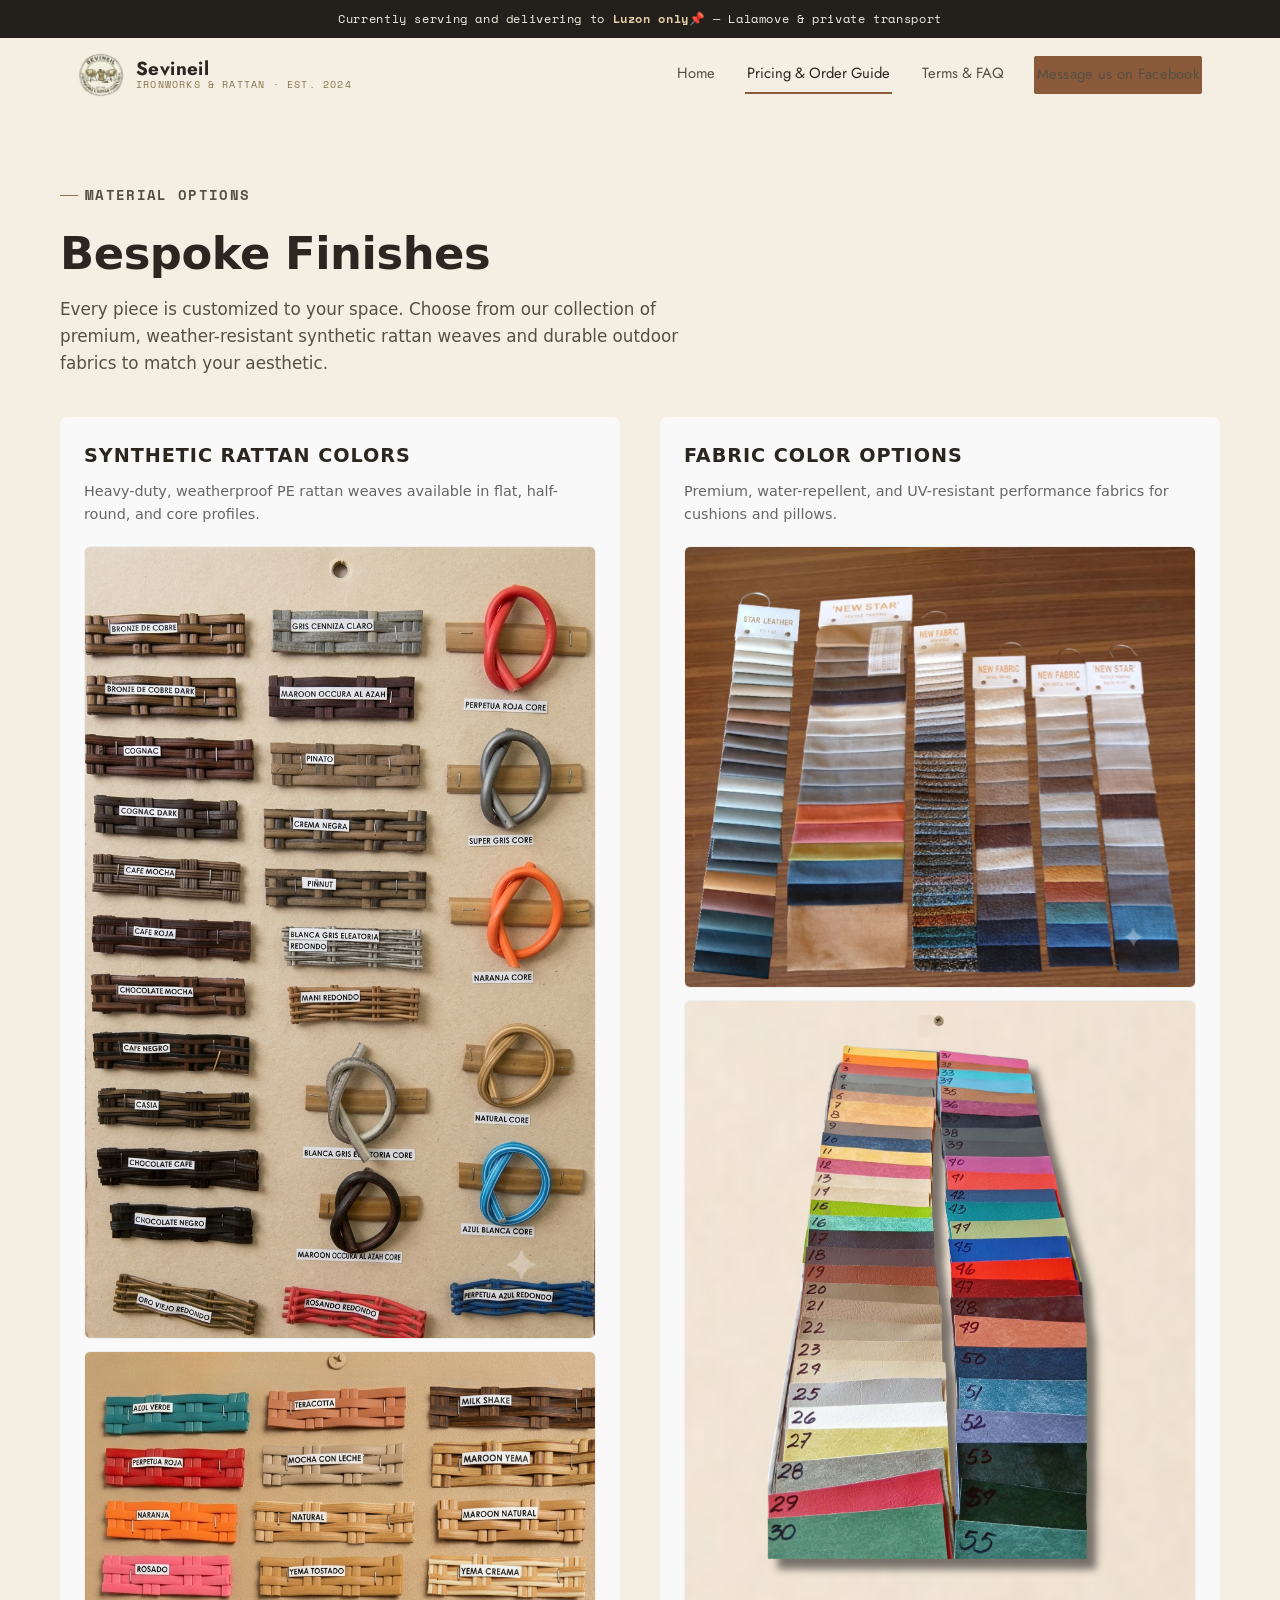
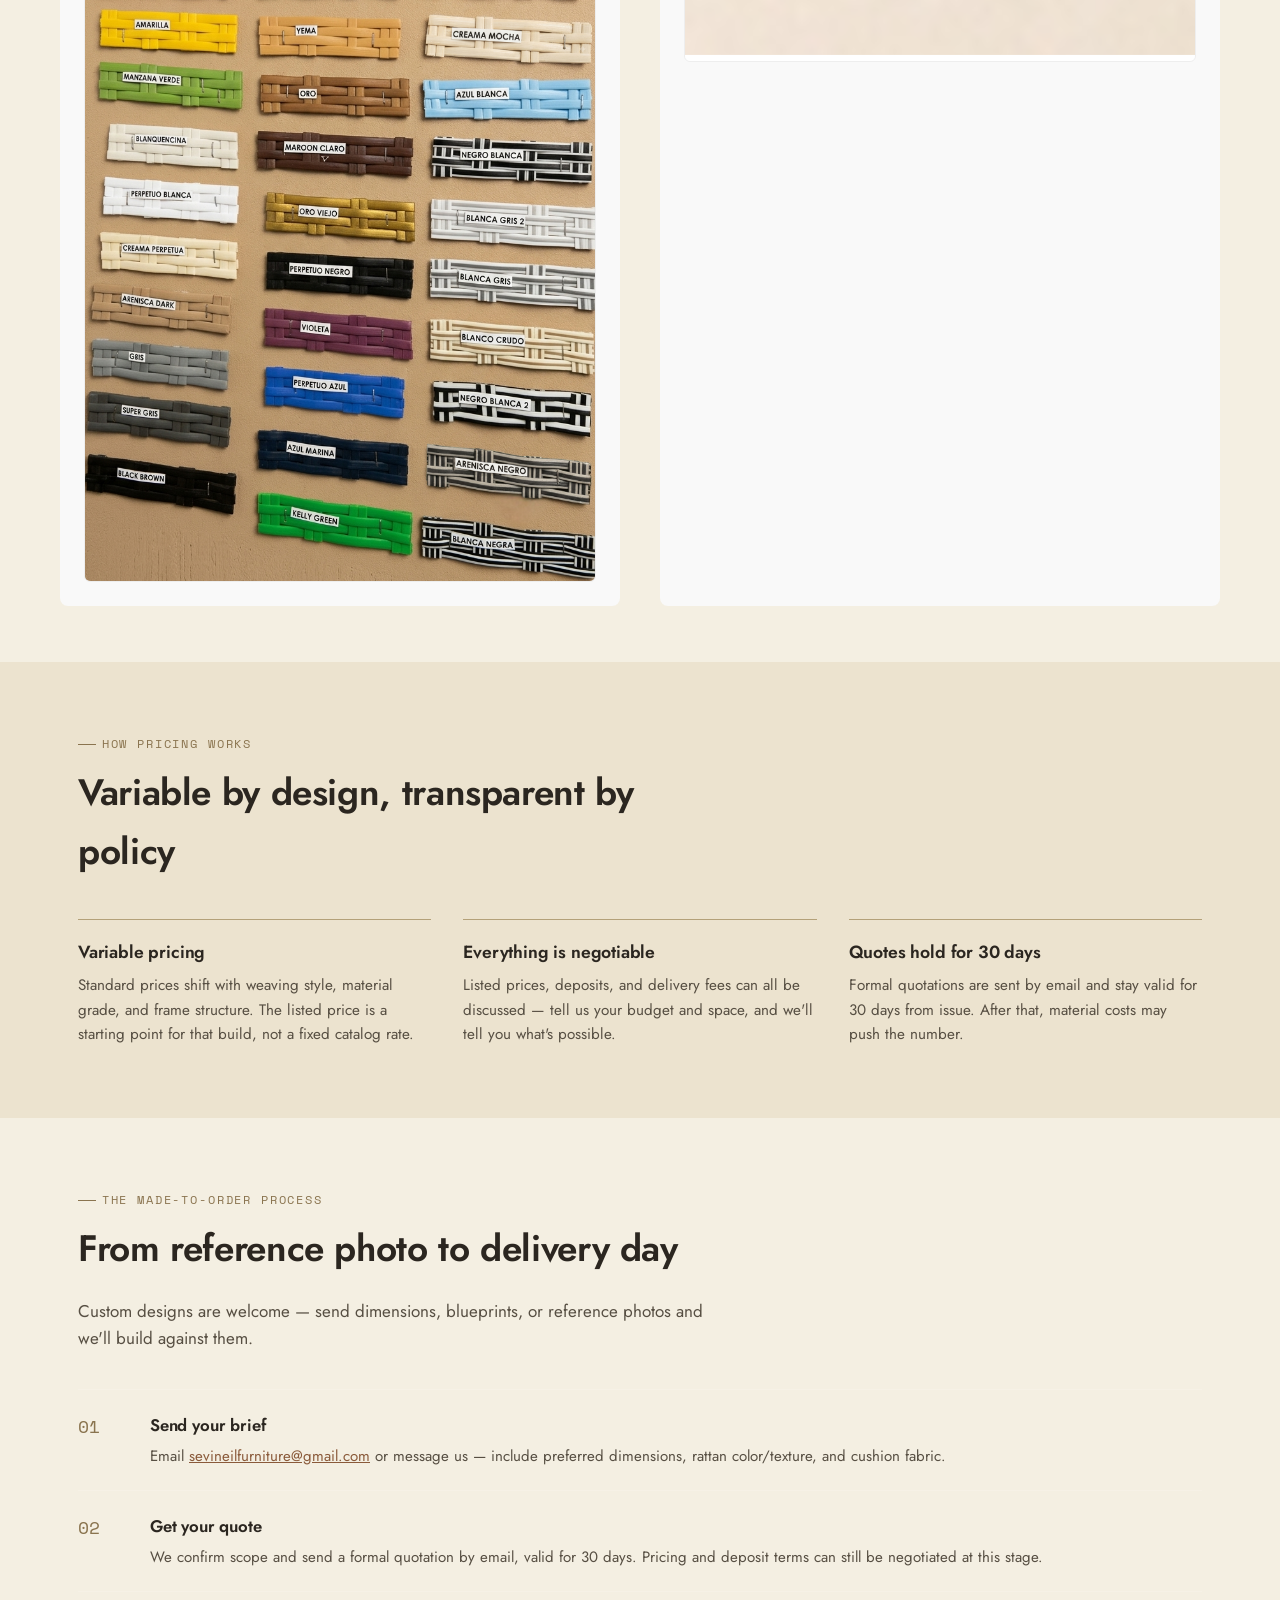
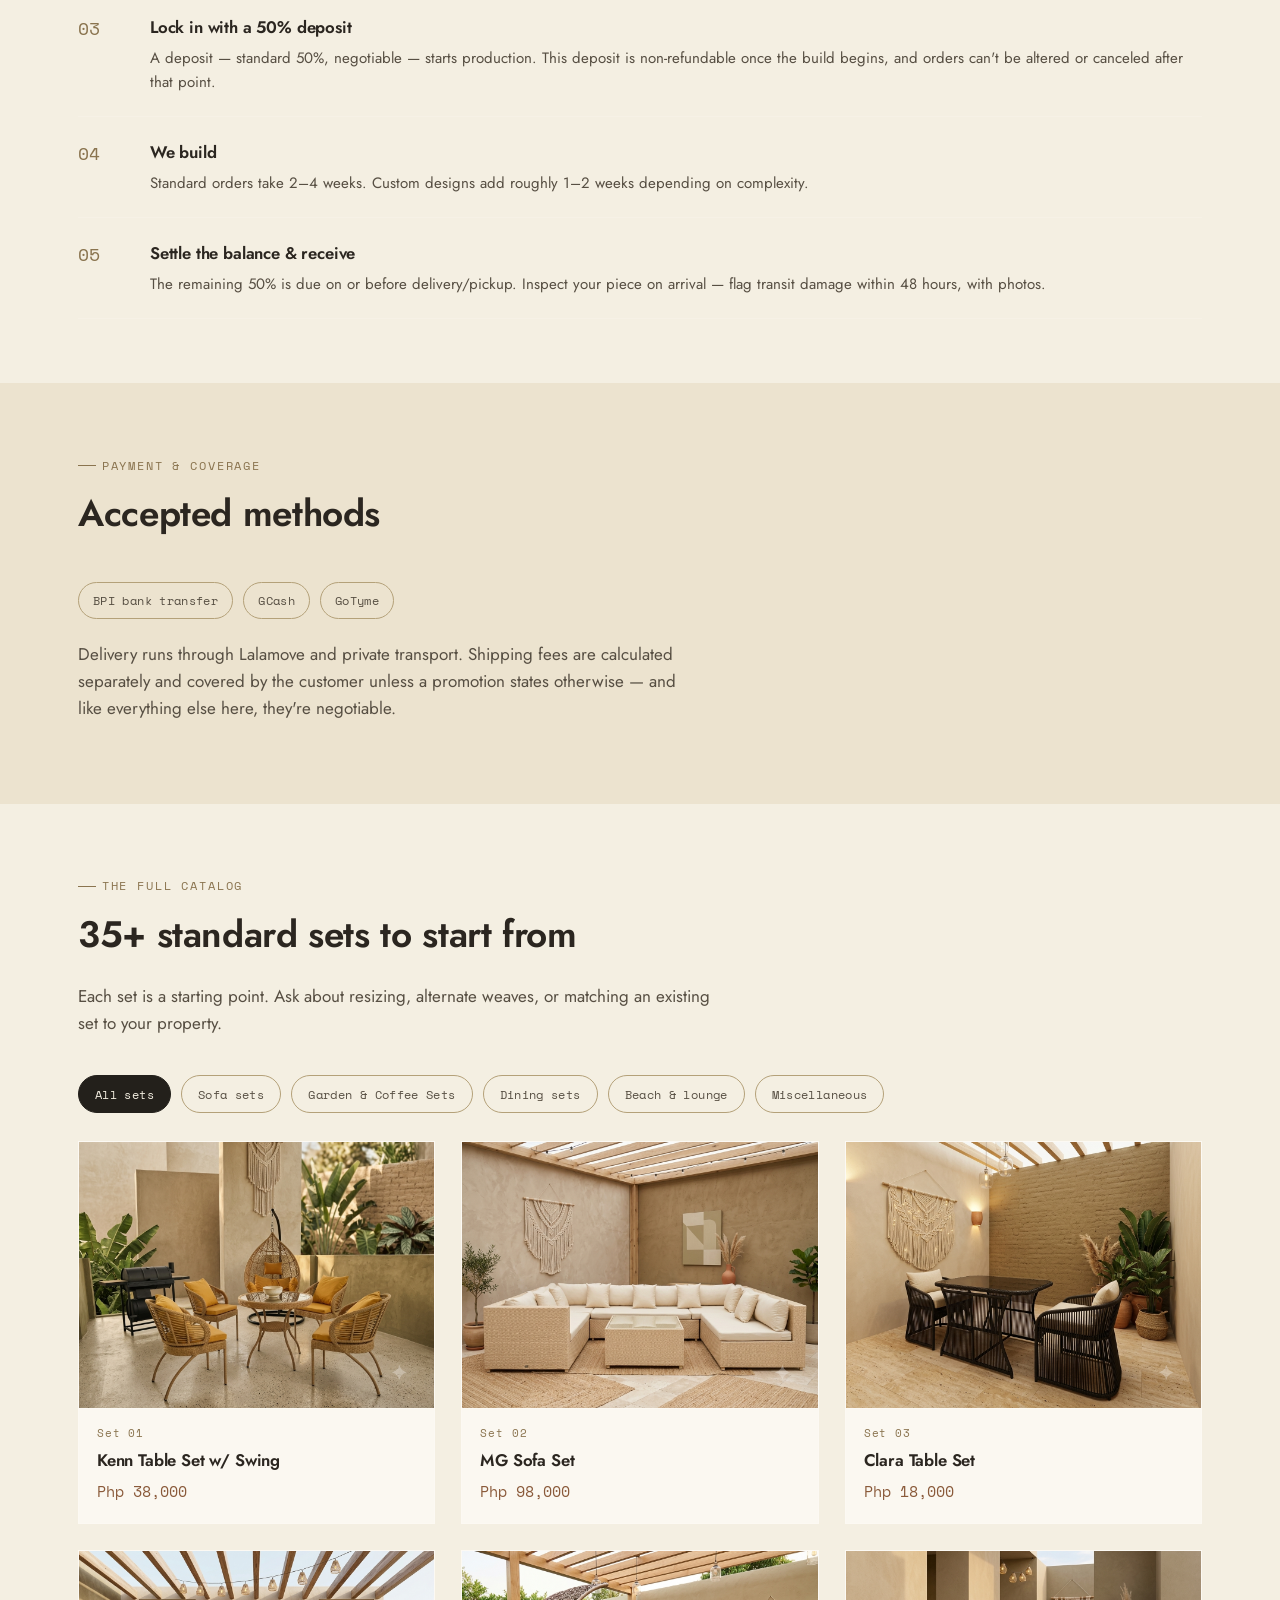
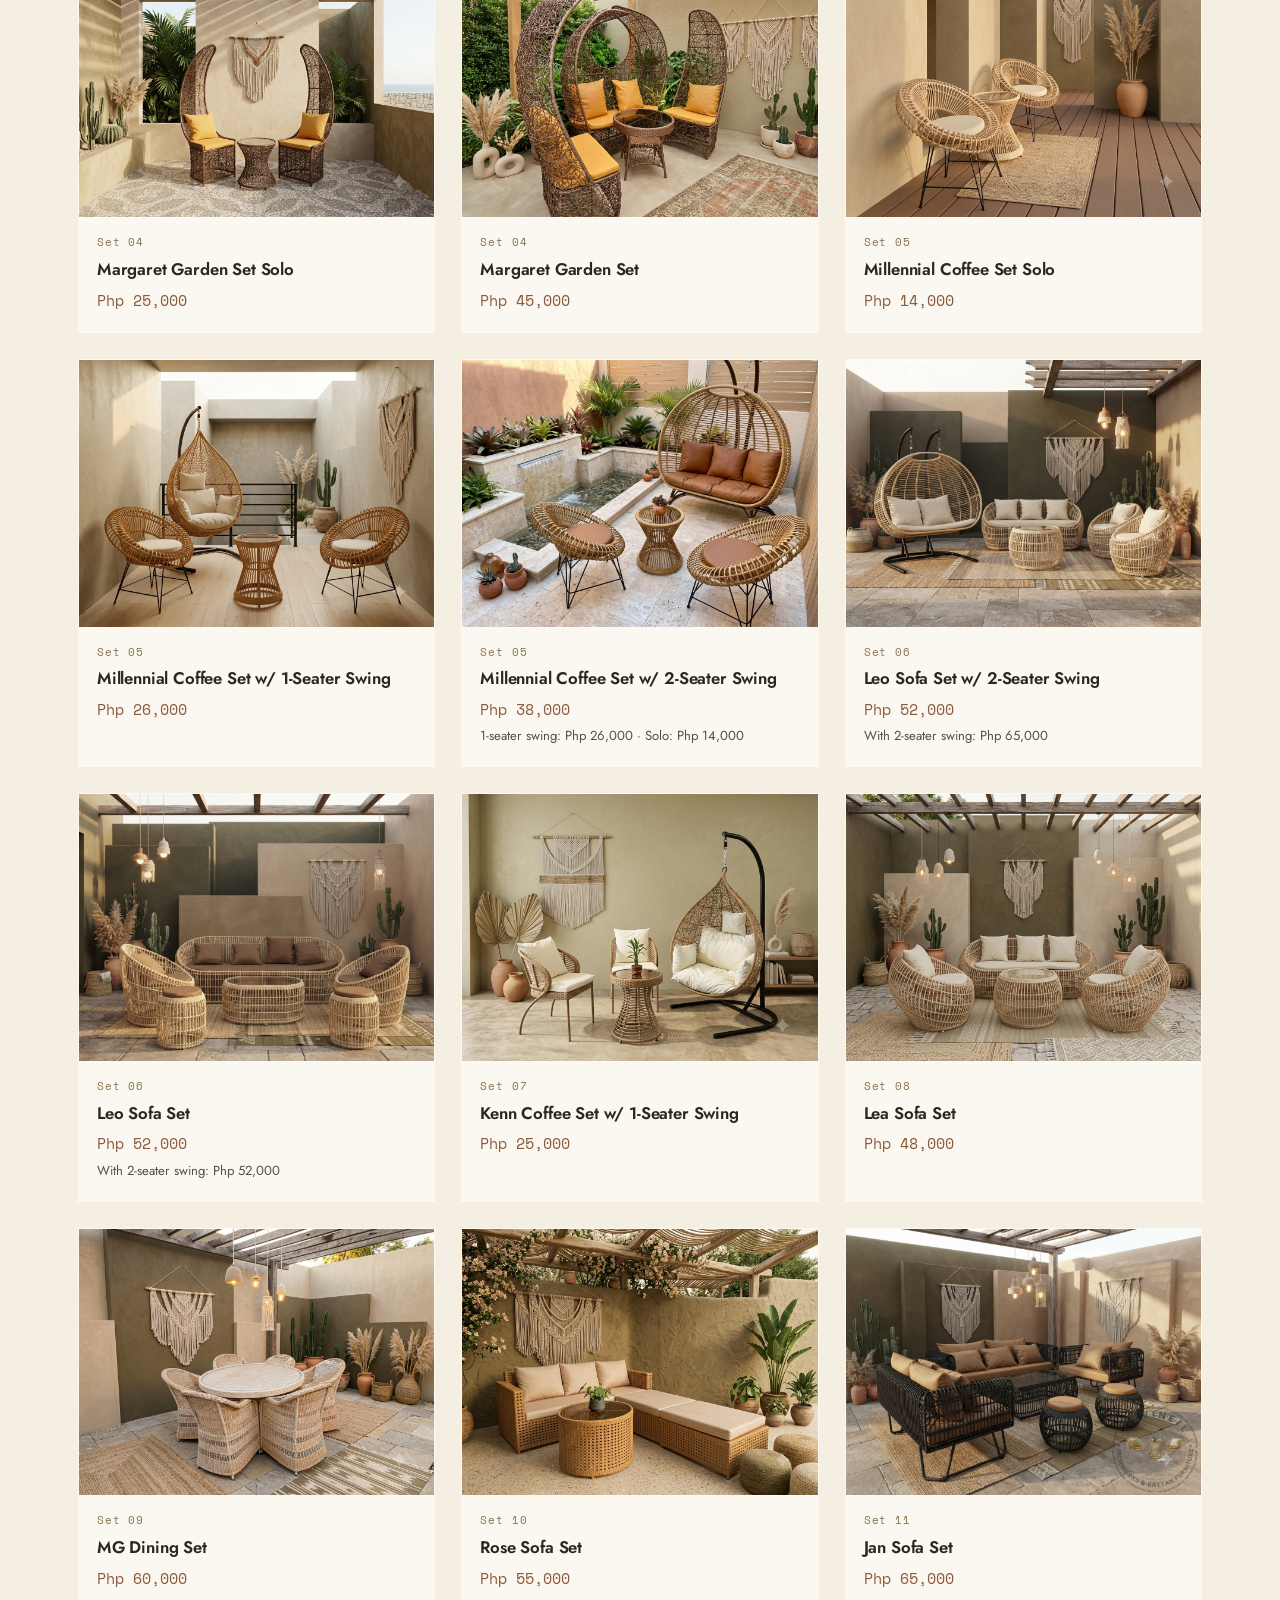
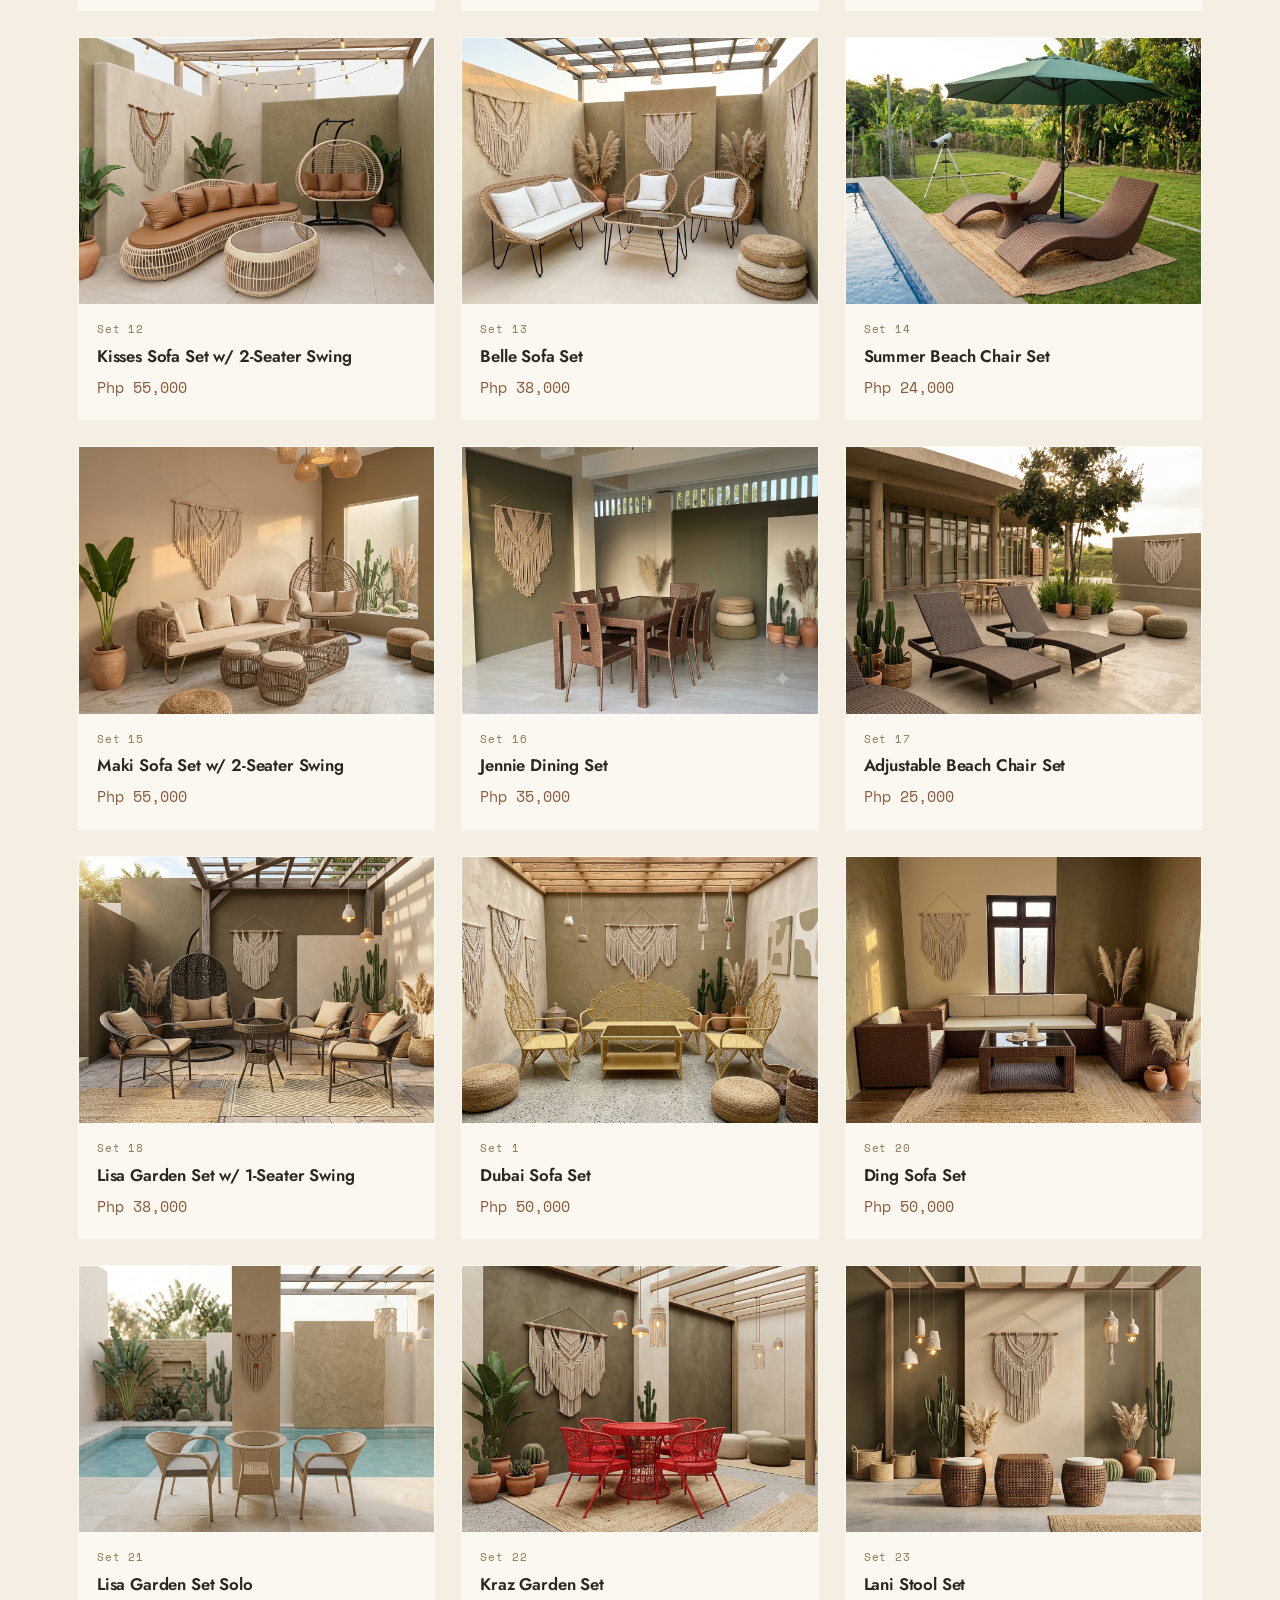
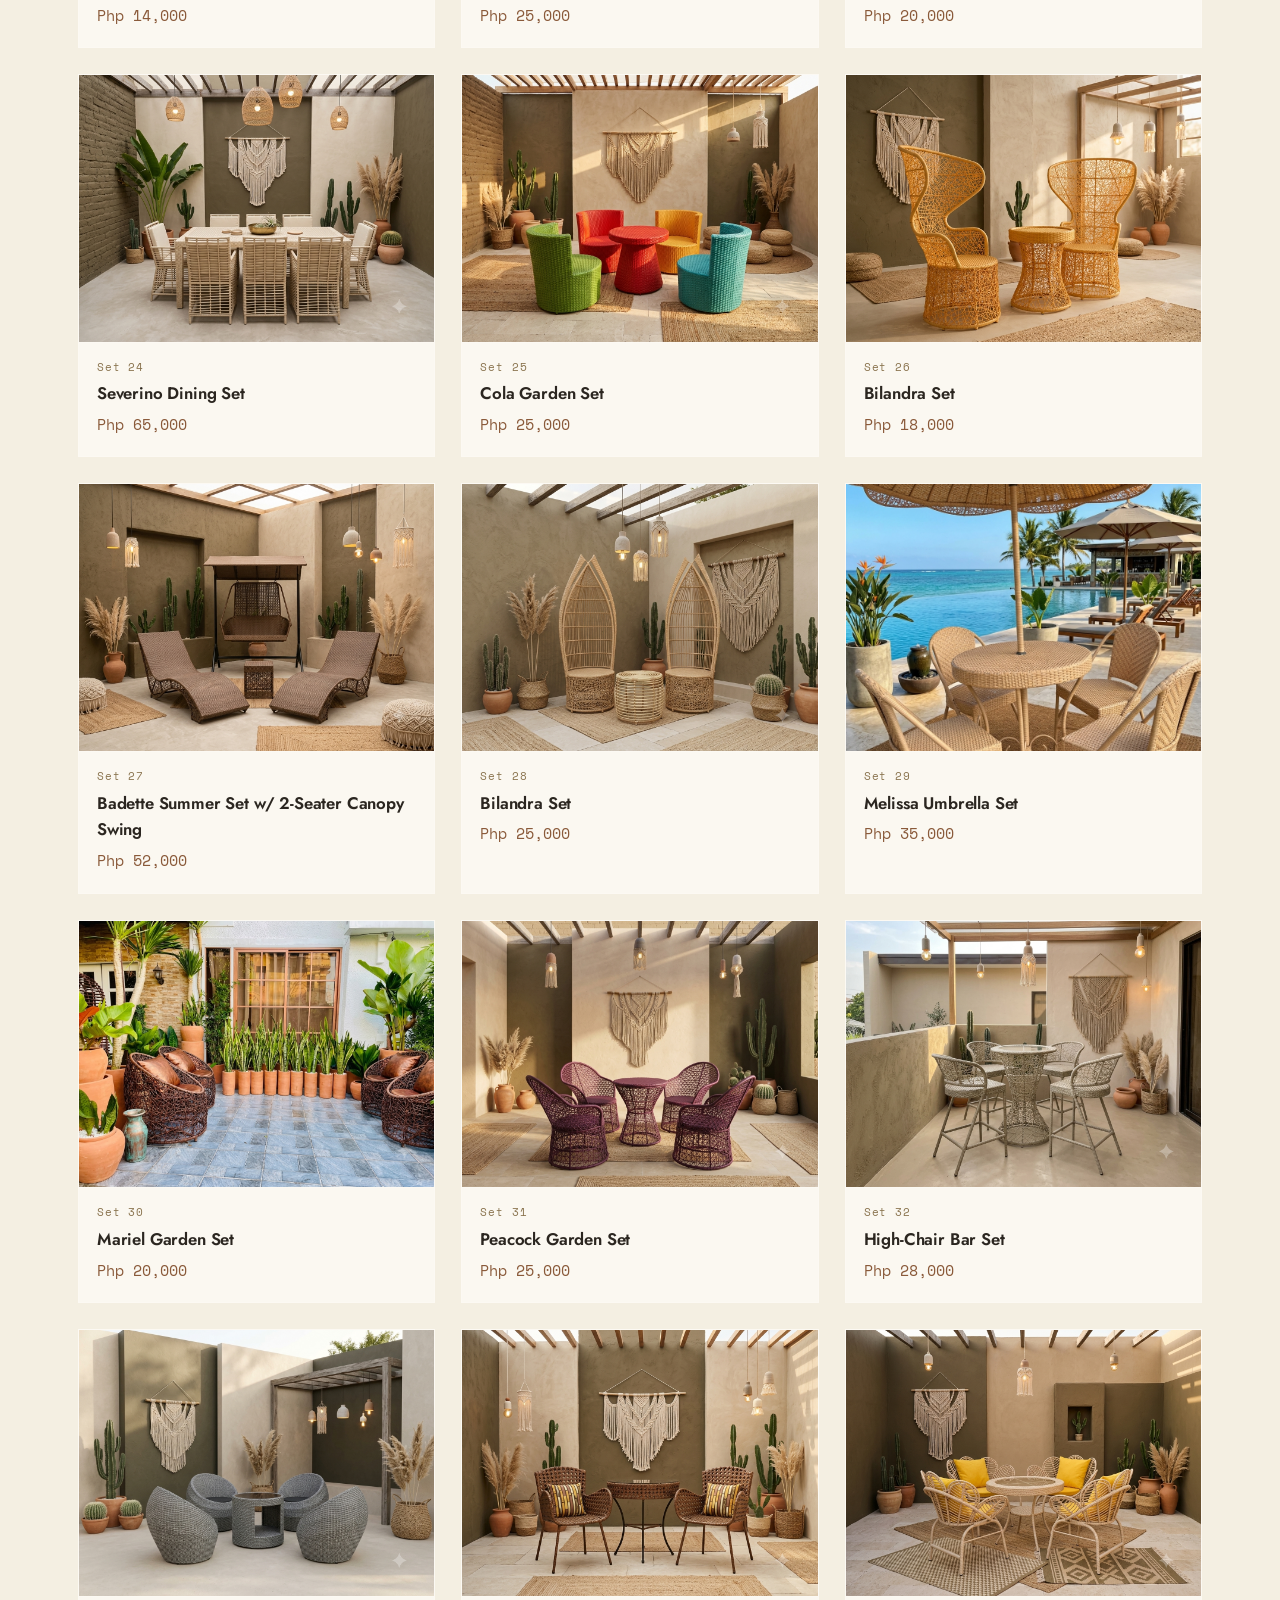
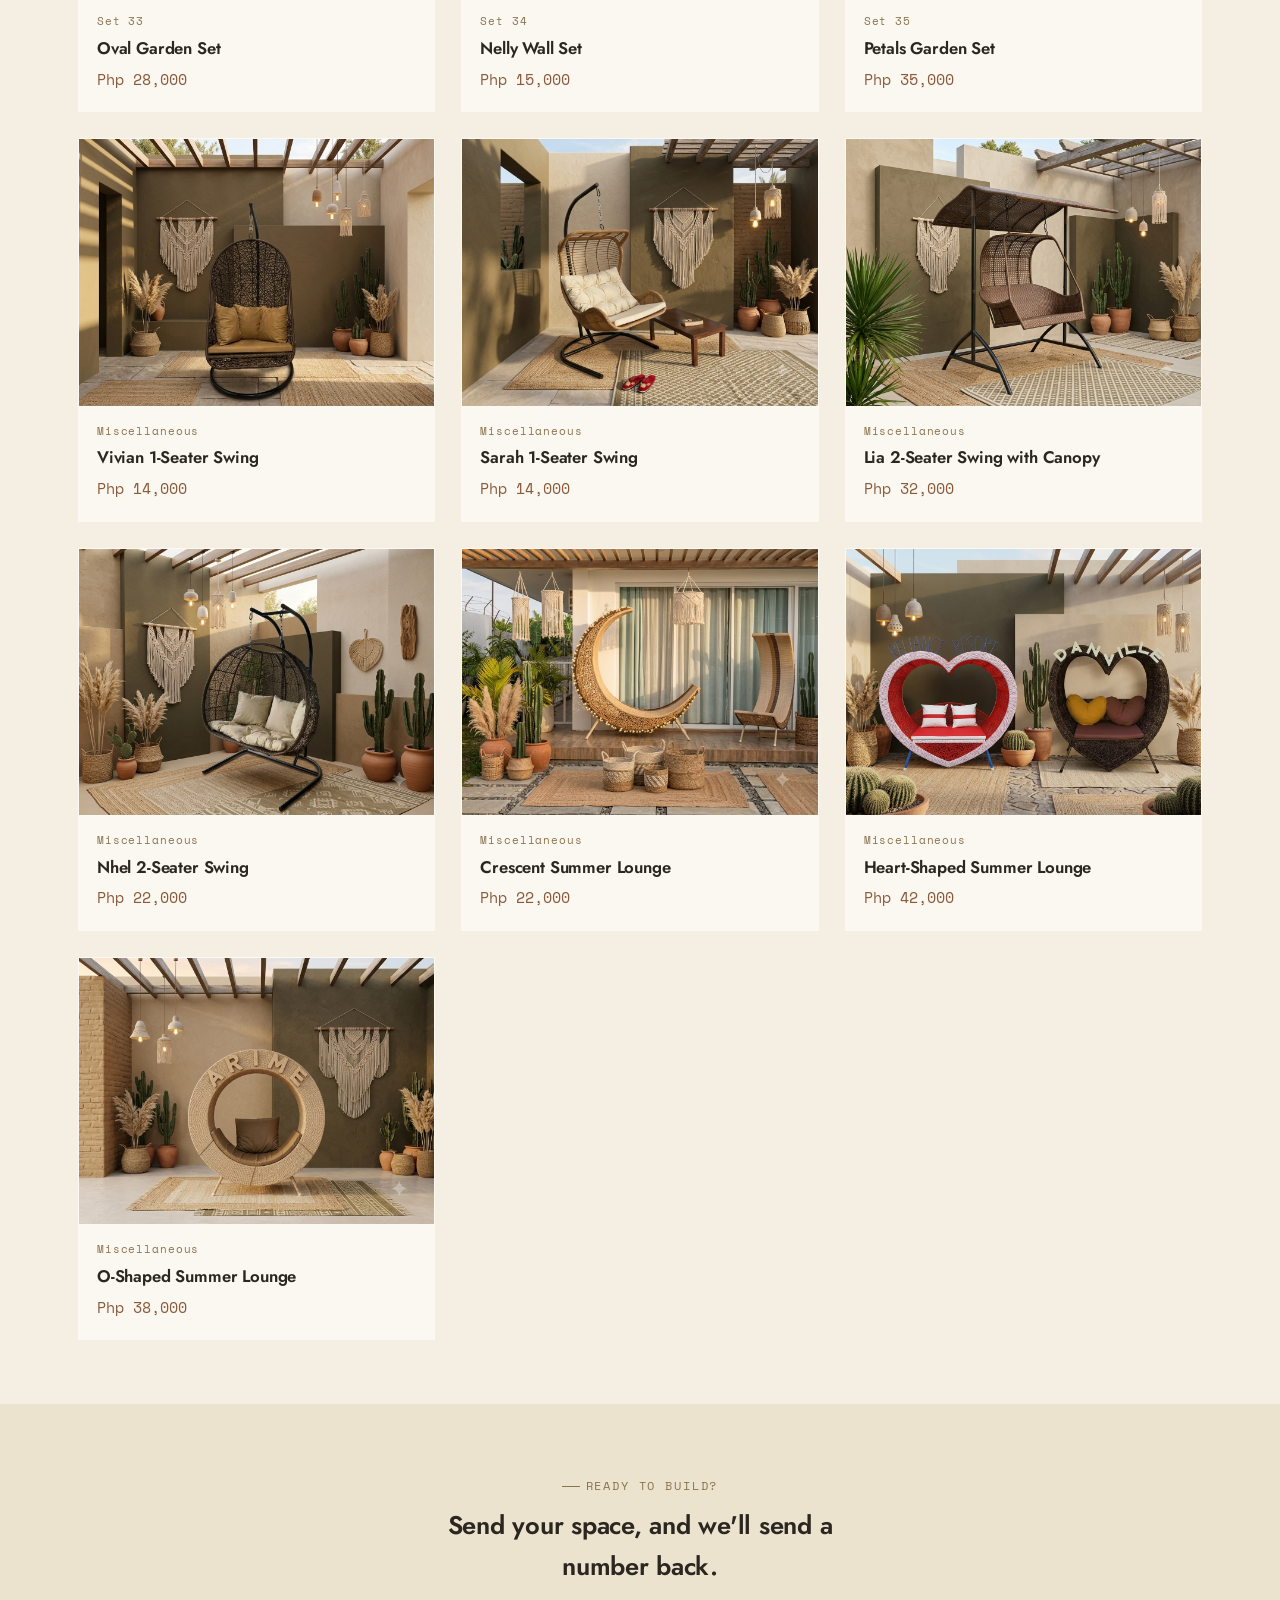
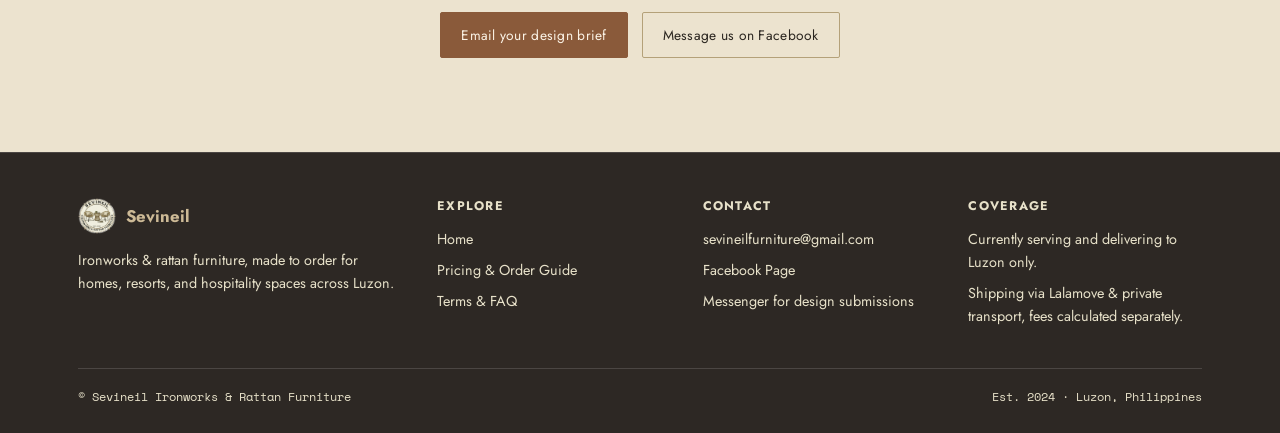
==== commit f3c81e27: "Update pricing.html" ====
--- a/Sevineil_Ironworks𓊯_&_Furniture𓊲/pricing.html
+++ b/Sevineil_Ironworks𓊯_&_Furniture𓊲/pricing.html
@@ -36,43 +36,50 @@
   <div class="wrap" style="max-width: 1200px; margin: 0 auto; padding: 0 20px;">
     
     <!-- Header Block -->
-    <div style="margin-bottom: 40px;">
-      <span class="eyebrow" style="text-transform: uppercase; letter-spacing: 0.1em; font-size: 0.85rem; color: var(--ink-soft, #888); font-weight: 600;">Material Options</span>
-      <h1 style="font-size: clamp(2rem, 4vw, 2.8rem); max-width: 20ch; margin: 8px 0 16px 0; line-height: 1.2;">Bespoke Finishes</h1>
-      <p class="lede" style="max-width: 62ch; font-size: 1.05rem; color: var(--ink-soft, #555); line-height: 1.6;">
-        Every piece is customized to your space. Choose from our collection of premium, weather-resistant synthetic rattan weaves and durable outdoor fabrics to match your aesthetic.
-      </p>
-    </div>
-
-    <!-- Materials Grid Container -->
-    <div style="display: grid; grid-template-columns: repeat(auto-fit, minmax(300px, 1fr)); gap: 40px;">
-      
-      <!-- Category 1: Synthetic Rattan -->
-      <div style="background: #f9f9f9; padding: 24px; border-radius: 8px;">
-        <h3 style="font-size: 1.2rem; margin-top: 0; margin-bottom: 8px; text-transform: uppercase; letter-spacing: 0.05em;">Synthetic Rattan Colors</h3>
-        <p style="font-size: 0.9rem; color: #666; margin-bottom: 20px;">Heavy-duty, weatherproof PE rattan weaves available in flat, half-round, and core profiles.</p>
-        
-        <div style="width: 100%; border-radius: 6px; overflow: hidden; border: 1px solid #eee; background: #fff; display: flex;">
-    <img src="rattan-swatches1.png" alt="Synthetic Rattan Color Swatches" style="width: 50%; height: auto; display: block; object-fit: cover;" />
-    <img src="rattan-swatches2.png" alt="Synthetic Rattan Color Swatches" style="width: 50%; height: auto; display: block; object-fit: cover;" />
+<div style="margin-bottom: 40px;">
+  <span class="eyebrow" style="text-transform: uppercase; letter-spacing: 0.1em; font-size: 0.85rem; color: var(--ink-soft, #888); font-weight: 600;">Material Options</span>
+  <h1 style="font-size: clamp(2rem, 4vw, 2.8rem); max-width: 20ch; margin: 8px 0 16px 0; line-height: 1.2;">Bespoke Finishes</h1>
+  <p class="lede" style="max-width: 62ch; font-size: 1.05rem; color: var(--ink-soft, #555); line-height: 1.6;">
+    Every piece is customized to your space. Choose from our collection of premium, weather-resistant synthetic rattan weaves and durable outdoor fabrics to match your aesthetic.
+  </p>
+</div>
+
+<!-- Materials Grid Container -->
+<div style="display: grid; grid-template-columns: repeat(auto-fit, minmax(300px, 1fr)); gap: 40px;">
+  
+  <!-- Category 1: Synthetic Rattan -->
+  <div style="background: #f9f9f9; padding: 24px; border-radius: 8px; display: flex; flex-direction: column;">
+    <h3 style="font-size: 1.2rem; margin-top: 0; margin-bottom: 8px; text-transform: uppercase; letter-spacing: 0.05em;">Synthetic Rattan Colors</h3>
+    <p style="font-size: 0.9rem; color: #666; margin-bottom: 20px;">Heavy-duty, weatherproof PE rattan weaves available in flat, half-round, and core profiles.</p>
+    
+    <!-- Stacked Image Container -->
+    <div style="width: 100%; display: flex; flex-direction: column; gap: 12px;">
+      <div style="width: 100%; border-radius: 6px; overflow: hidden; border: 1px solid #eee; background: #fff;">
+        <img src="rattan-swatches1.png" alt="Synthetic Rattan Color Swatches 1" style="width: 100%; height: auto; display: block;" />
+      </div>
+      <div style="width: 100%; border-radius: 6px; overflow: hidden; border: 1px solid #eee; background: #fff;">
+        <img src="rattan-swatches2.png" alt="Synthetic Rattan Color Swatches 2" style="width: 100%; height: auto; display: block;" />
+      </div>
+    </div>
   </div>
+
+  <!-- Category 2: Fabric Options -->
+  <div style="background: #f9f9f9; padding: 24px; border-radius: 8px; display: flex; flex-direction: column;">
+    <h3 style="font-size: 1.2rem; margin-top: 0; margin-bottom: 8px; text-transform: uppercase; letter-spacing: 0.05em;">Fabric Color Options</h3>
+    <p style="font-size: 0.9rem; color: #666; margin-bottom: 20px;">Premium, water-repellent, and UV-resistant performance fabrics for cushions and pillows.</p>
+    
+    <!-- Stacked Image Container -->
+    <div style="width: 100%; display: flex; flex-direction: column; gap: 12px;">
+      <div style="width: 100%; border-radius: 6px; overflow: hidden; border: 1px solid #eee; background: #fff;">
+        <img src="fabrics.png" alt="Fabric Swatches Options" style="width: 100%; height: auto; display: block;" />
+      </div>
+      <div style="width: 100%; border-radius: 6px; overflow: hidden; border: 1px solid #eee; background: #fff;">
+        <img src="color.png" alt="Fabric Color Chart" style="width: 100%; height: auto; display: block;" />
+      </div>
+    </div>
+  </div>
+
 </div>
-
-      <!-- Category 2: Fabric Options -->
-      <div style="background: #f9f9f9; padding: 24px; border-radius: 8px;">
-        <h3 style="font-size: 1.2rem; margin-top: 0; margin-bottom: 8px; text-transform: uppercase; letter-spacing: 0.05em;">Fabric Color Options</h3>
-        <p style="font-size: 0.9rem; color: #666; margin-bottom: 20px;">Premium, water-repellent, and UV-resistant performance fabrics for cushions and pillows.</p>
-        
-        <!-- Image Container/Placeholder -->
-        <div style="width: 100%; border-radius: 6px; overflow: hidden; border: 1px solid #eee; background: #fff;">
-          <!-- Replace 'fabric-swatches.jpg' with your actual image path -->
-          <img src="fabric-swatches.png" alt="Fabric Color Options" style="width: 83%; height: auto; display: block; object-fit: cover;" />
-        </div>
-      </div>
-
-    </div>
-    
-  </div>
 </section>
 
   <section class="band">
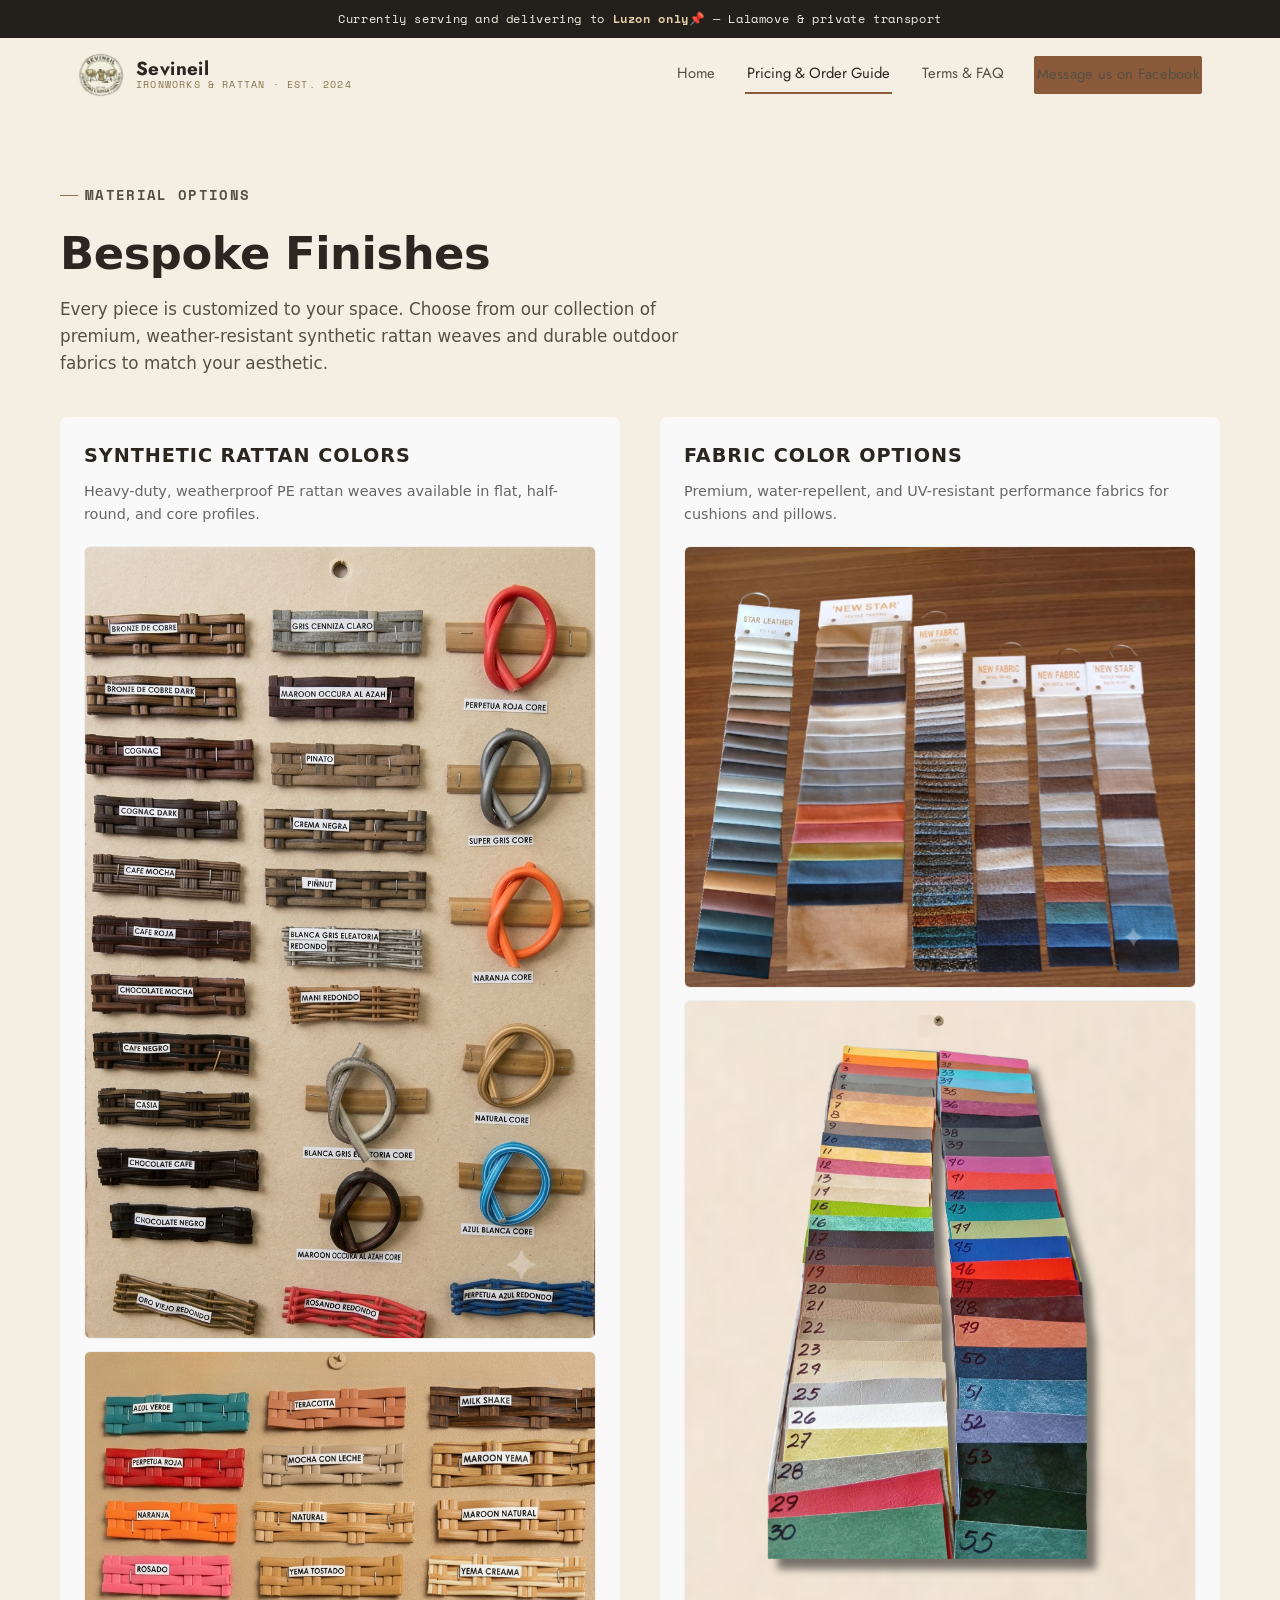
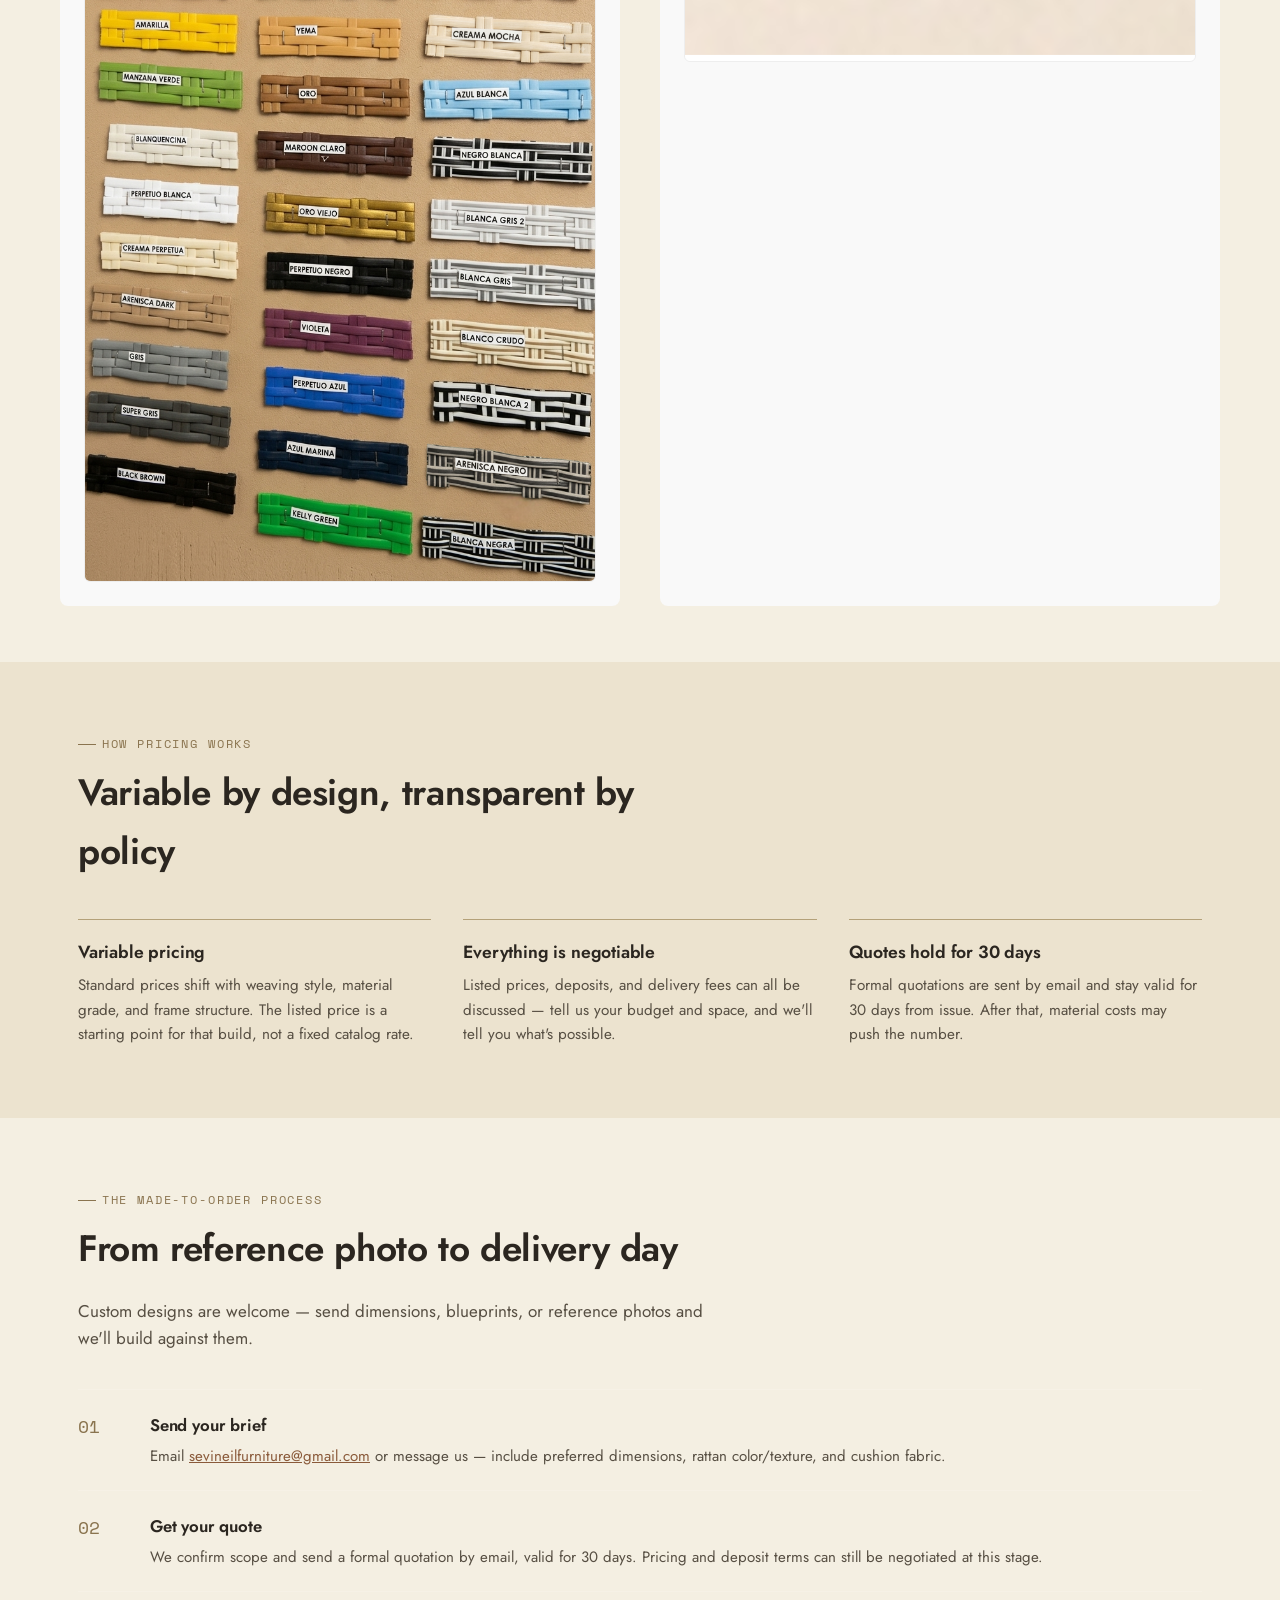
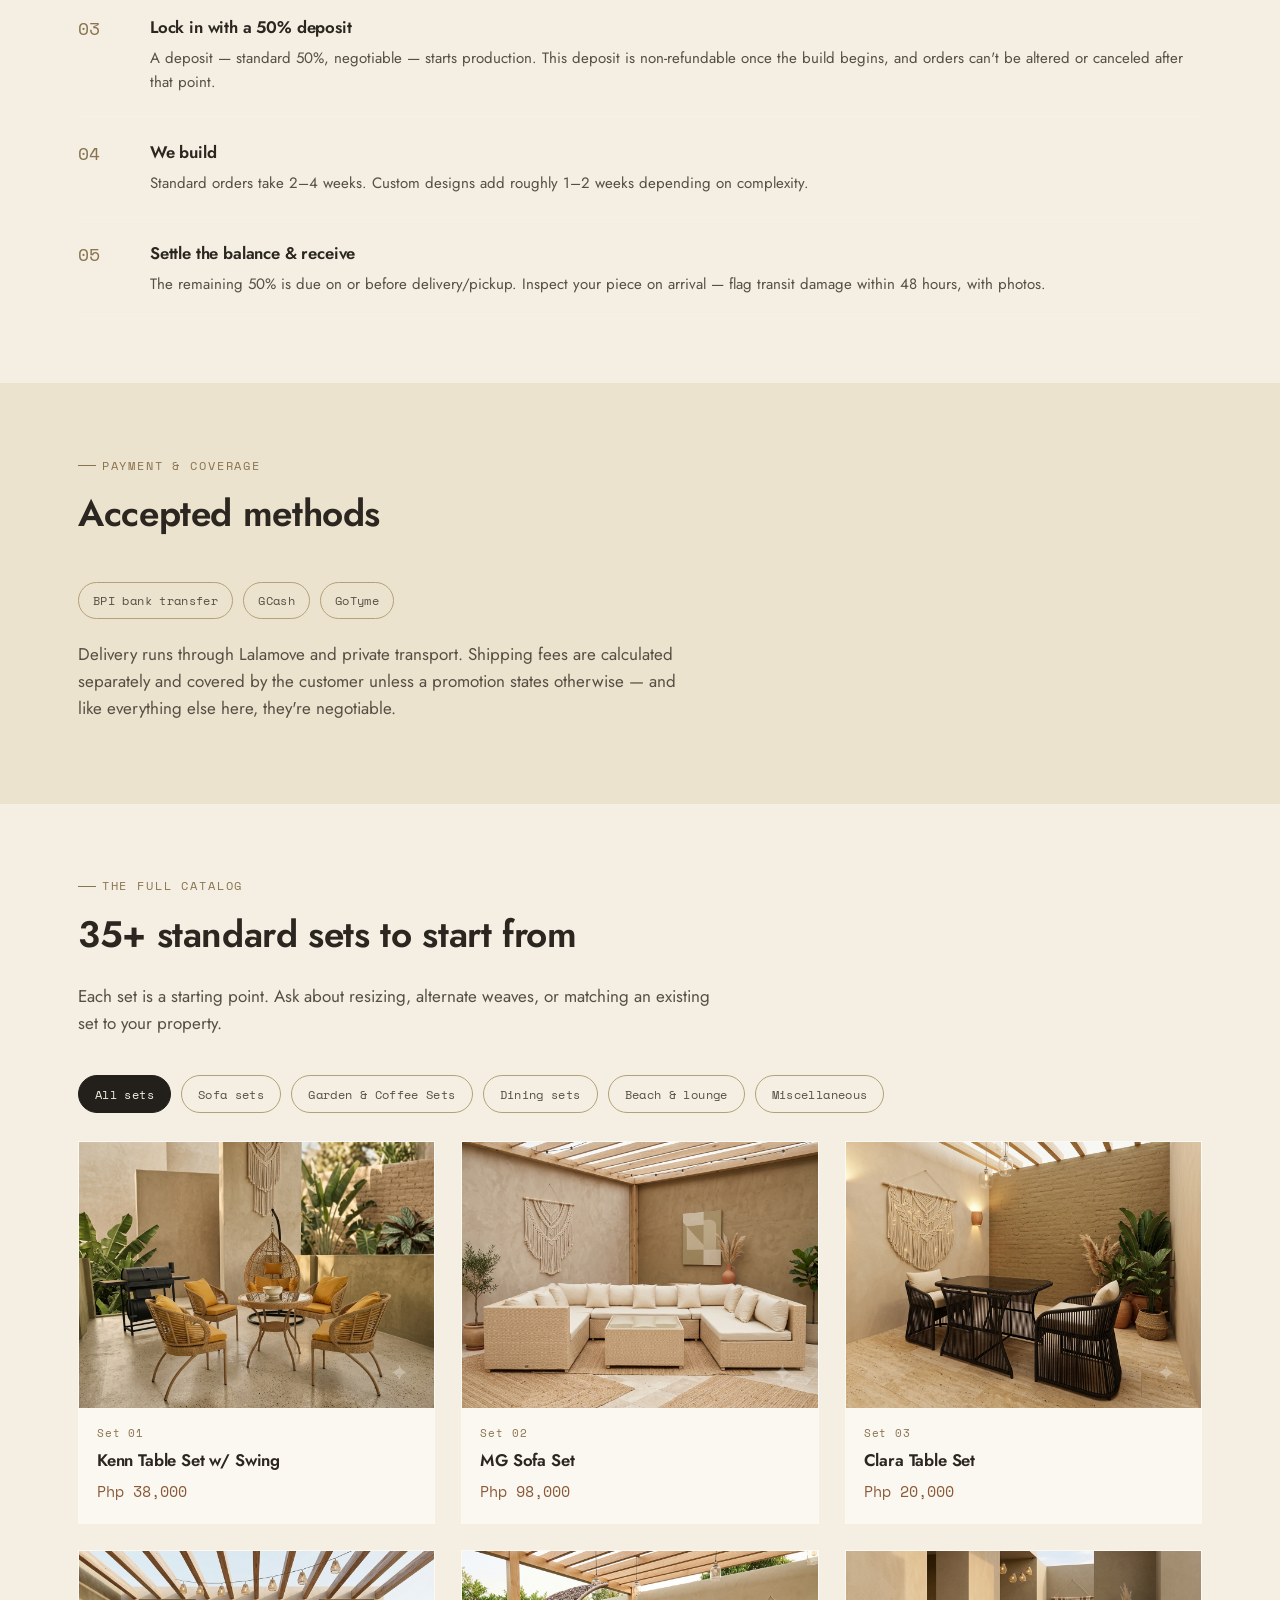
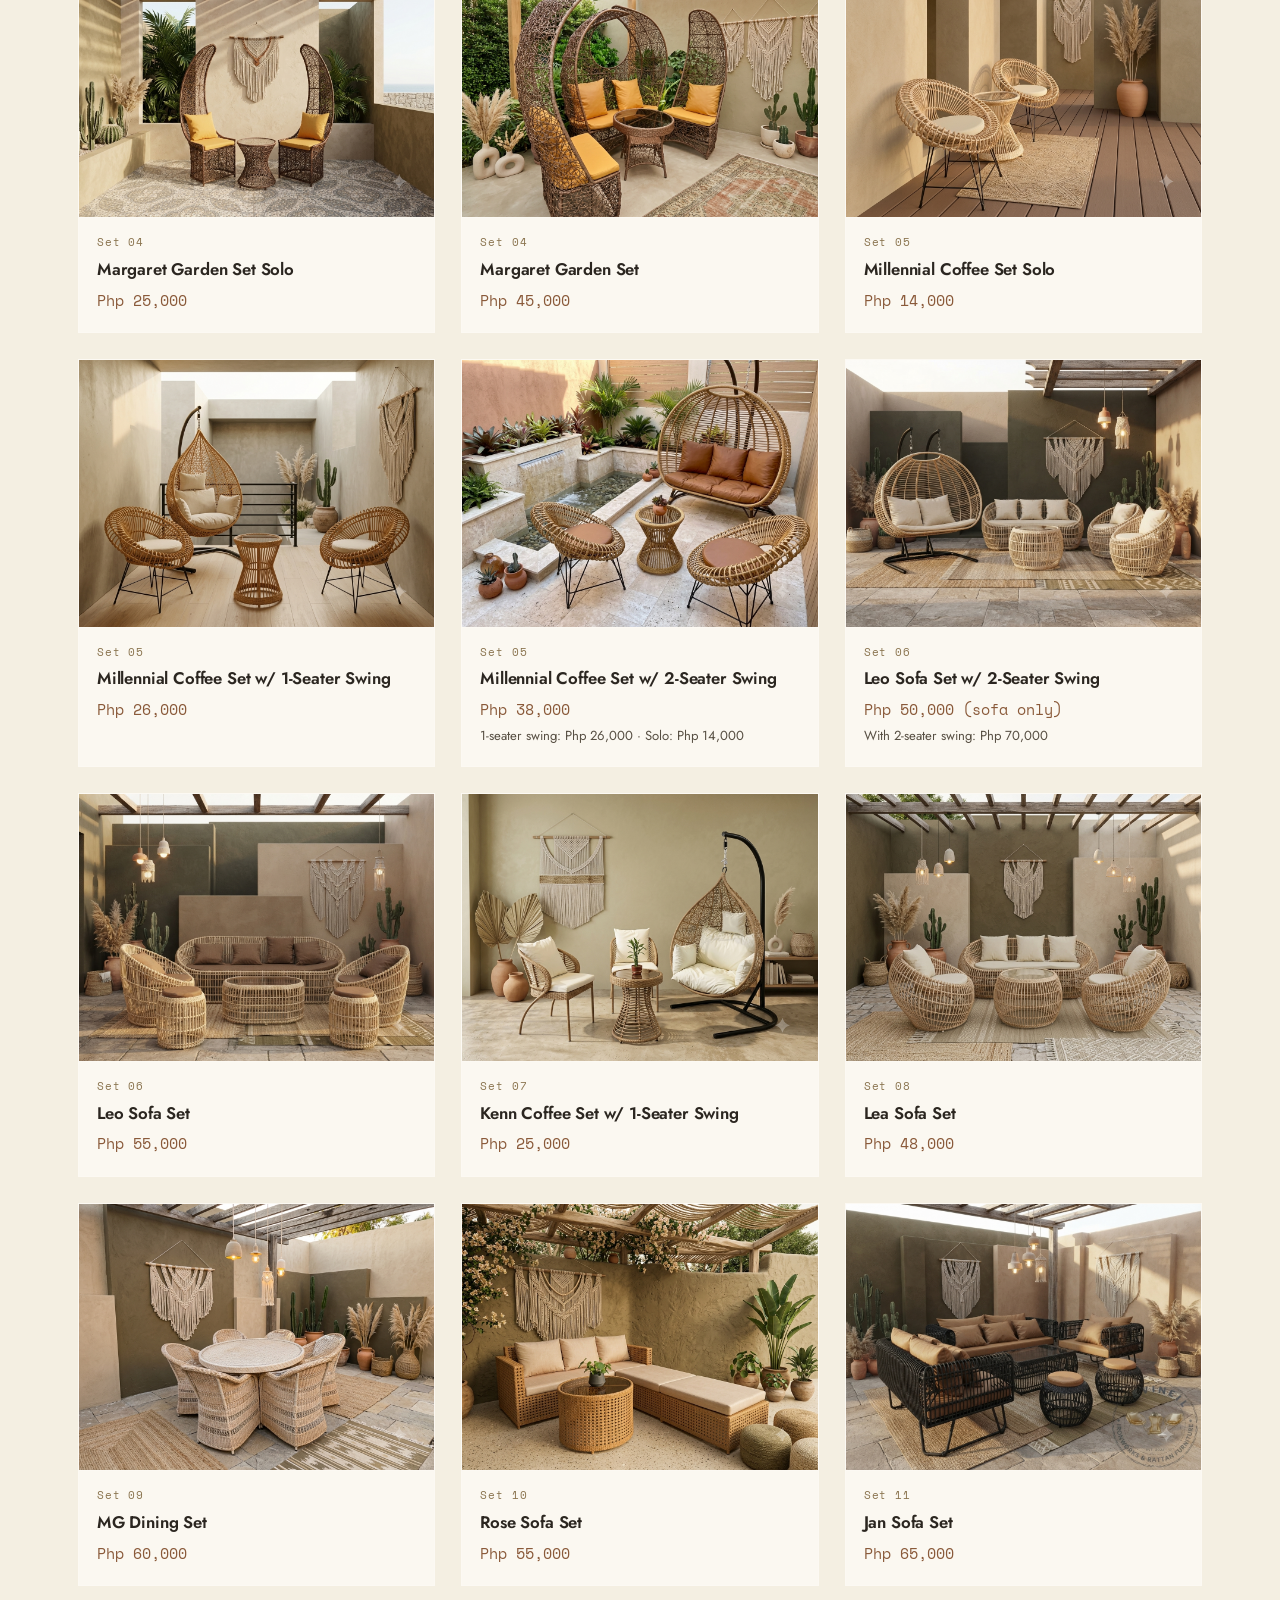
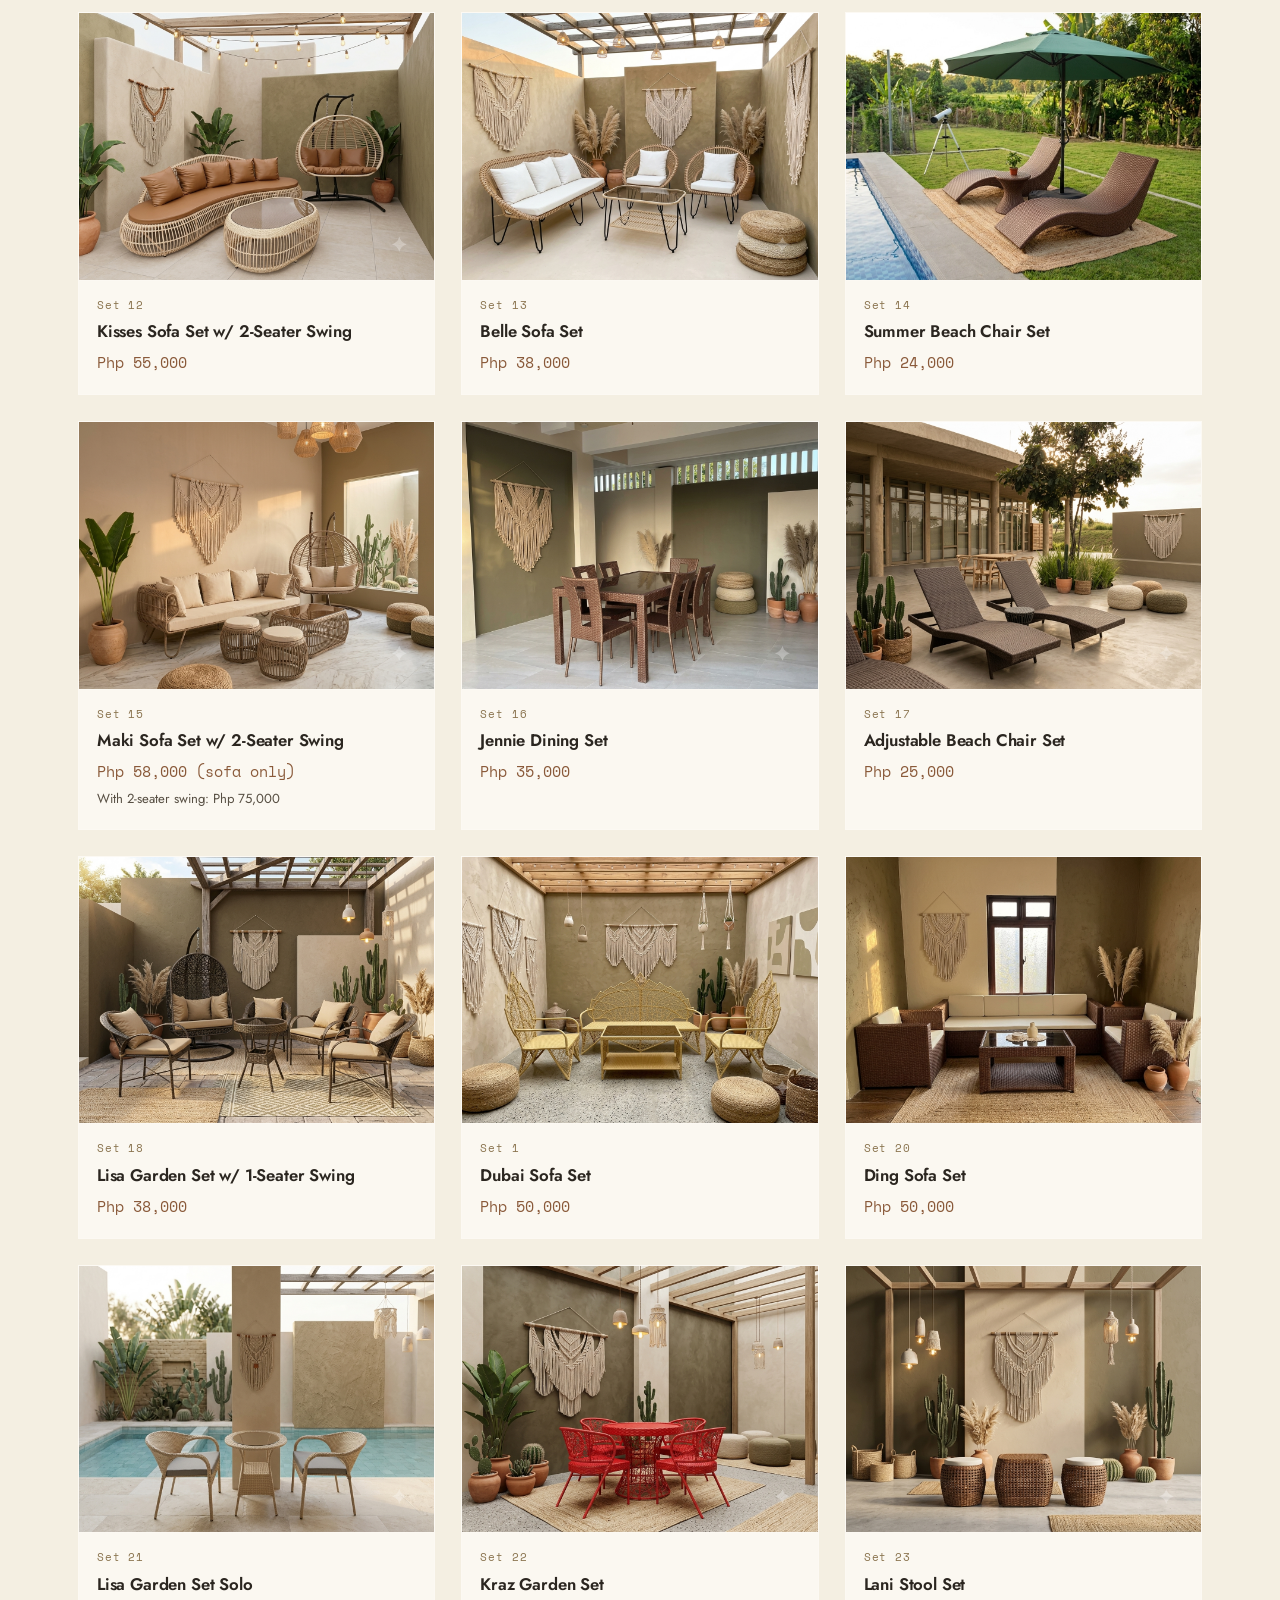
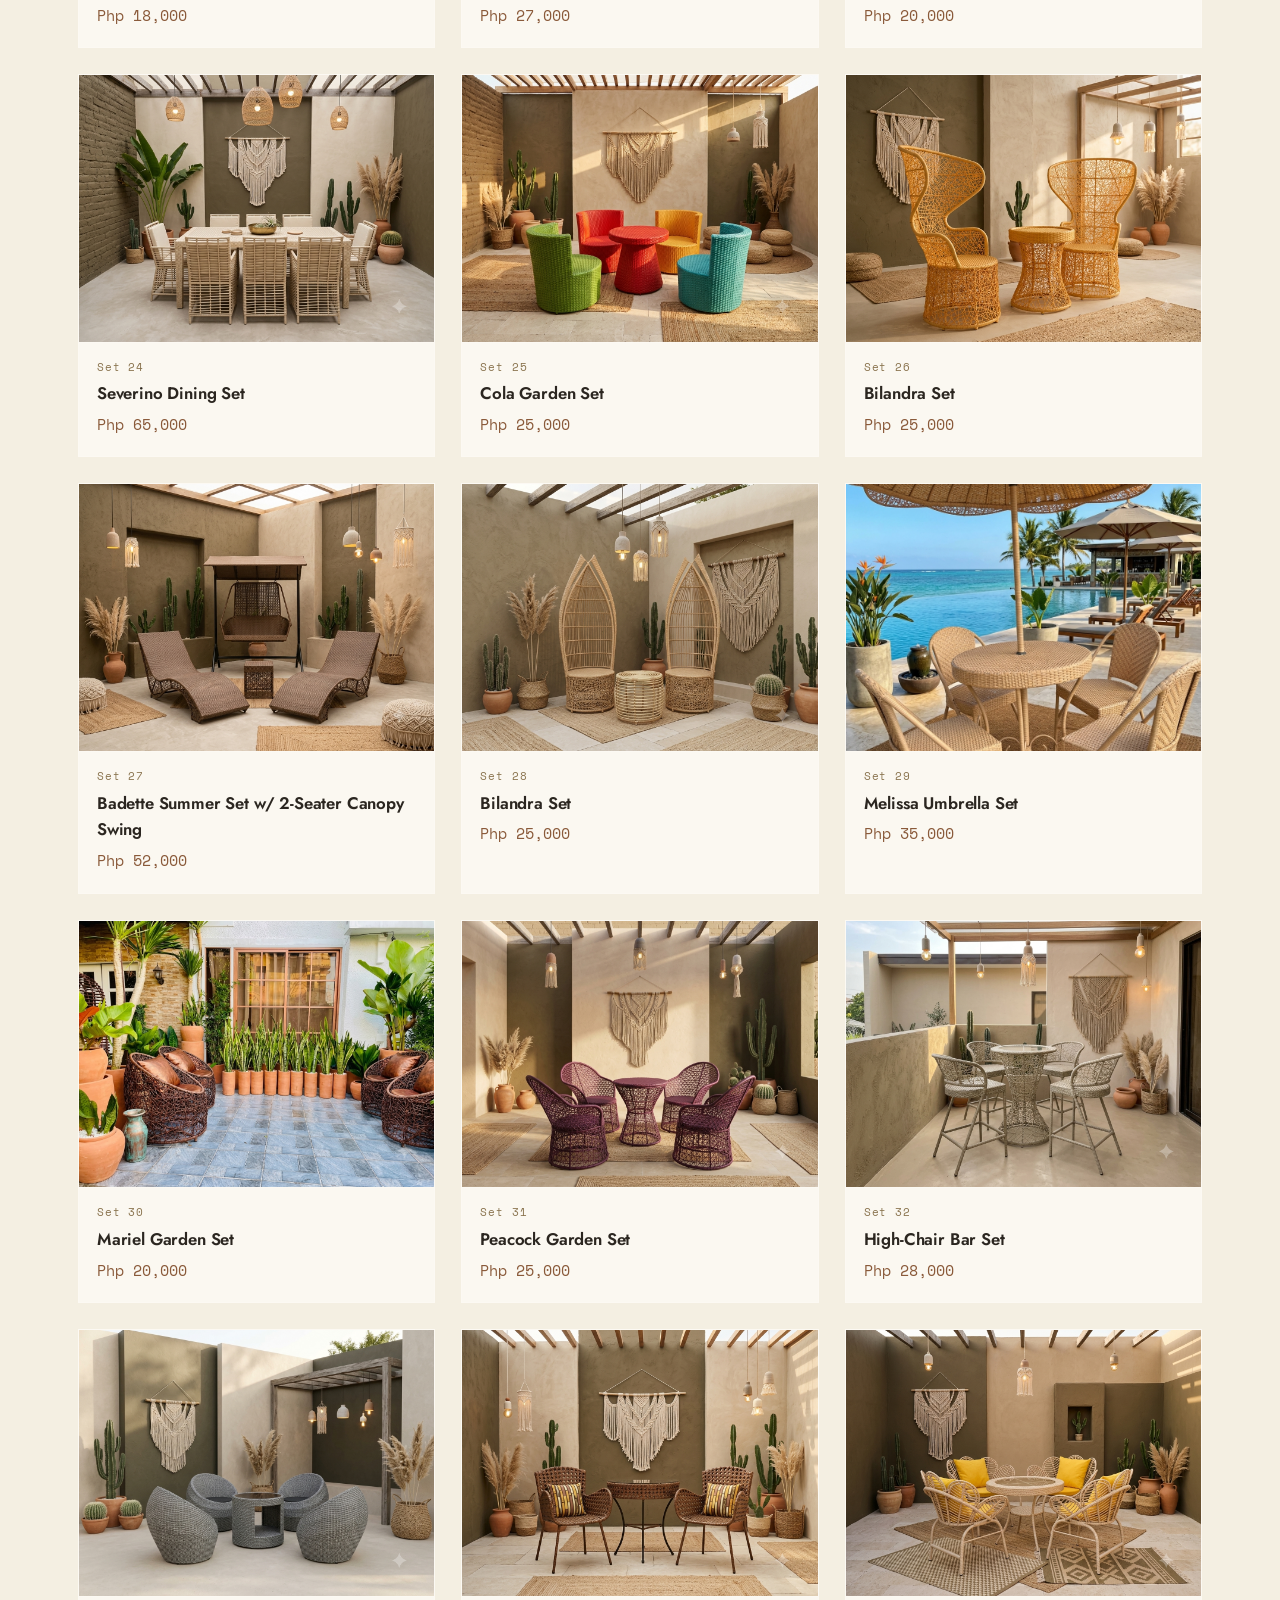
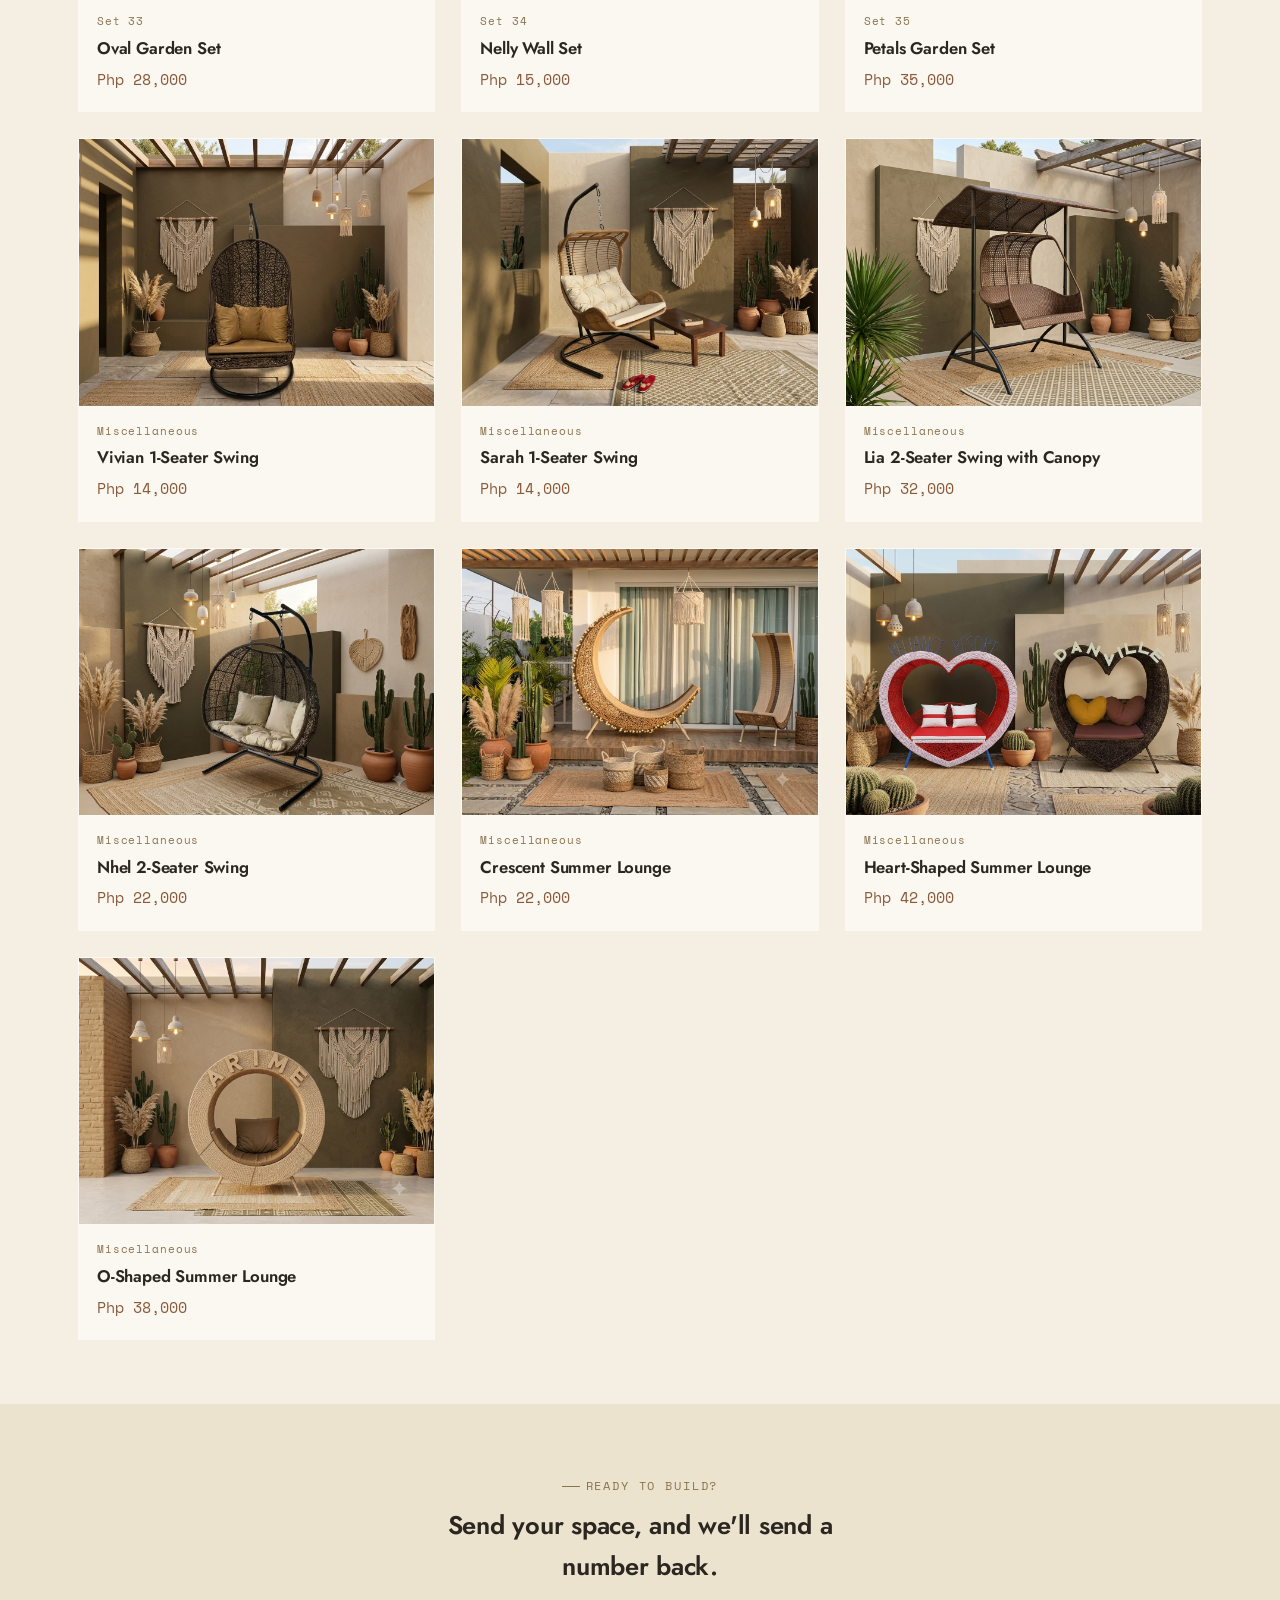
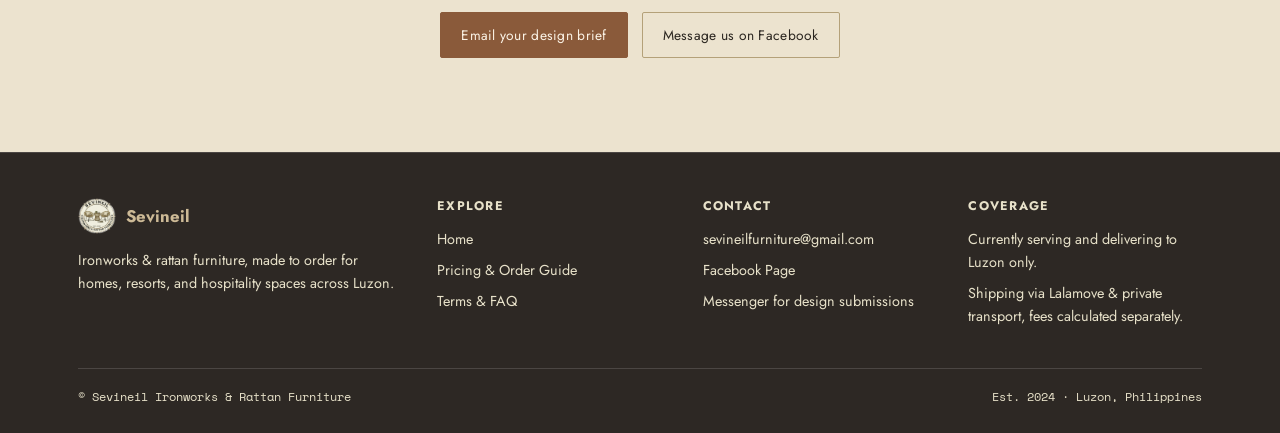
==== commit af5722e2: "Update prices for various furniture sets" ====
--- a/Sevineil_Ironworks𓊯_&_Furniture𓊲/pricing.html
+++ b/Sevineil_Ironworks𓊯_&_Furniture𓊲/pricing.html
@@ -198,7 +198,7 @@
 
         <div class="piece-card" data-cat="dining">
           <div class="thumb"><img src="Set 3_ CLARA TABLE SET.png" alt="Clara Table Set, black woven rattan dining table with two chairs, dark tabletop"></div>
-          <div class="info"><div class="set-no">Set 03</div><h3>Clara Table Set</h3><div class="price">Php 18,000</div></div>
+          <div class="info"><div class="set-no">Set 03</div><h3>Clara Table Set</h3><div class="price">Php 20,000</div></div>
         </div>
 
         <div class="piece-card" data-cat="table">
@@ -229,12 +229,12 @@
 
         <div class="piece-card" data-cat="sofa">
           <div class="thumb"><img src="Set 6_ LEO SOFA SET w 2-SEATER SWING.png" alt="Leo Sofa Set, rounded woven rattan sofa, two armchairs, ottomans and coffee table with brown cushions"></div>
-          <div class="info"><div class="set-no">Set 06</div><h3>Leo Sofa Set w/ 2-Seater Swing</h3><div class="price">Php 52,000</div><div class="note">With 2-seater swing: Php 65,000</div></div>
+          <div class="info"><div class="set-no">Set 06</div><h3>Leo Sofa Set w/ 2-Seater Swing</h3><div class="price">Php 50,000 (sofa only)</div><div class="note">With 2-seater swing: Php 70,000</div></div>
         </div>
 
         <div class="piece-card" data-cat="sofa">
           <div class="thumb"><img src="Set 6_ LEO SOFA SET_ Php 52,000.png" alt="Leo Sofa Set, rounded woven rattan sofa, two armchairs, ottomans and coffee table with brown cushions"></div>
-          <div class="info"><div class="set-no">Set 06</div><h3>Leo Sofa Set</h3><div class="price">Php 52,000</div><div class="note">With 2-seater swing: Php 52,000</div></div>
+          <div class="info"><div class="set-no">Set 06</div><h3>Leo Sofa Set</h3><div class="price">Php 55,000</div></div>
         </div>
 
         <div class="piece-card" data-cat="table">
@@ -279,7 +279,7 @@
 
         <div class="piece-card" data-cat="sofa">
           <div class="thumb"><img src="Set 15_ MAKI SOFA SET w 2-SEATER SWING_.png" alt="Maki Sofa Set with 2-seater swing, long bench sofa, hanging swing, and two stools"></div>
-          <div class="info"><div class="set-no">Set 15</div><h3>Maki Sofa Set w/ 2-Seater Swing</h3><div class="price">Php 55,000</div></div>
+          <div class="info"><div class="set-no">Set 15</div><h3>Maki Sofa Set w/ 2-Seater Swing</h3><div class="price">Php 58,000 (sofa only)</div><div class="note">With 2-seater swing: Php 75,000</div></div>
         </div>
 
         <div class="piece-card" data-cat="dining">
@@ -309,12 +309,12 @@
 
         <div class="piece-card" data-cat="table">
           <div class="thumb"><img src="Set 21_ LISA GARDEN SET SOLO.png" alt="Kenn Table Set with swing, four rattan chairs with mustard cushions around a round table plus a hanging egg swing"></div>
-          <div class="info"><div class="set-no">Set 21</div><h3>Lisa Garden Set Solo</h3><div class="price">Php 14,000</div></div>
+          <div class="info"><div class="set-no">Set 21</div><h3>Lisa Garden Set Solo</h3><div class="price">Php 18,000</div></div>
         </div>
 
         <div class="piece-card" data-cat="table">
           <div class="thumb"><img src="Set 22_ KRAZ GARDEN SET.png" alt="Kenn Table Set with swing, four rattan chairs with mustard cushions around a round table plus a hanging egg swing"></div>
-          <div class="info"><div class="set-no">Set 22</div><h3>Kraz Garden Set</h3><div class="price">Php 25,000</div></div>
+          <div class="info"><div class="set-no">Set 22</div><h3>Kraz Garden Set</h3><div class="price">Php 27,000</div></div>
         </div>
 
         <div class="piece-card" data-cat="table">
@@ -334,7 +334,7 @@
 
         <div class="piece-card" data-cat="table">
           <div class="thumb"><img src="Set 26_ BILANDRA SET.png" alt="Bilandra Set, gold ironwork table and chairs with a leaf-motif frame"></div>
-          <div class="info"><div class="set-no">Set 26</div><h3>Bilandra Set</h3><div class="price">Php 18,000</div></div>
+          <div class="info"><div class="set-no">Set 26</div><h3>Bilandra Set</h3><div class="price">Php 25,000</div></div>
         </div>
 
         <div class="piece-card" data-cat="beach">
